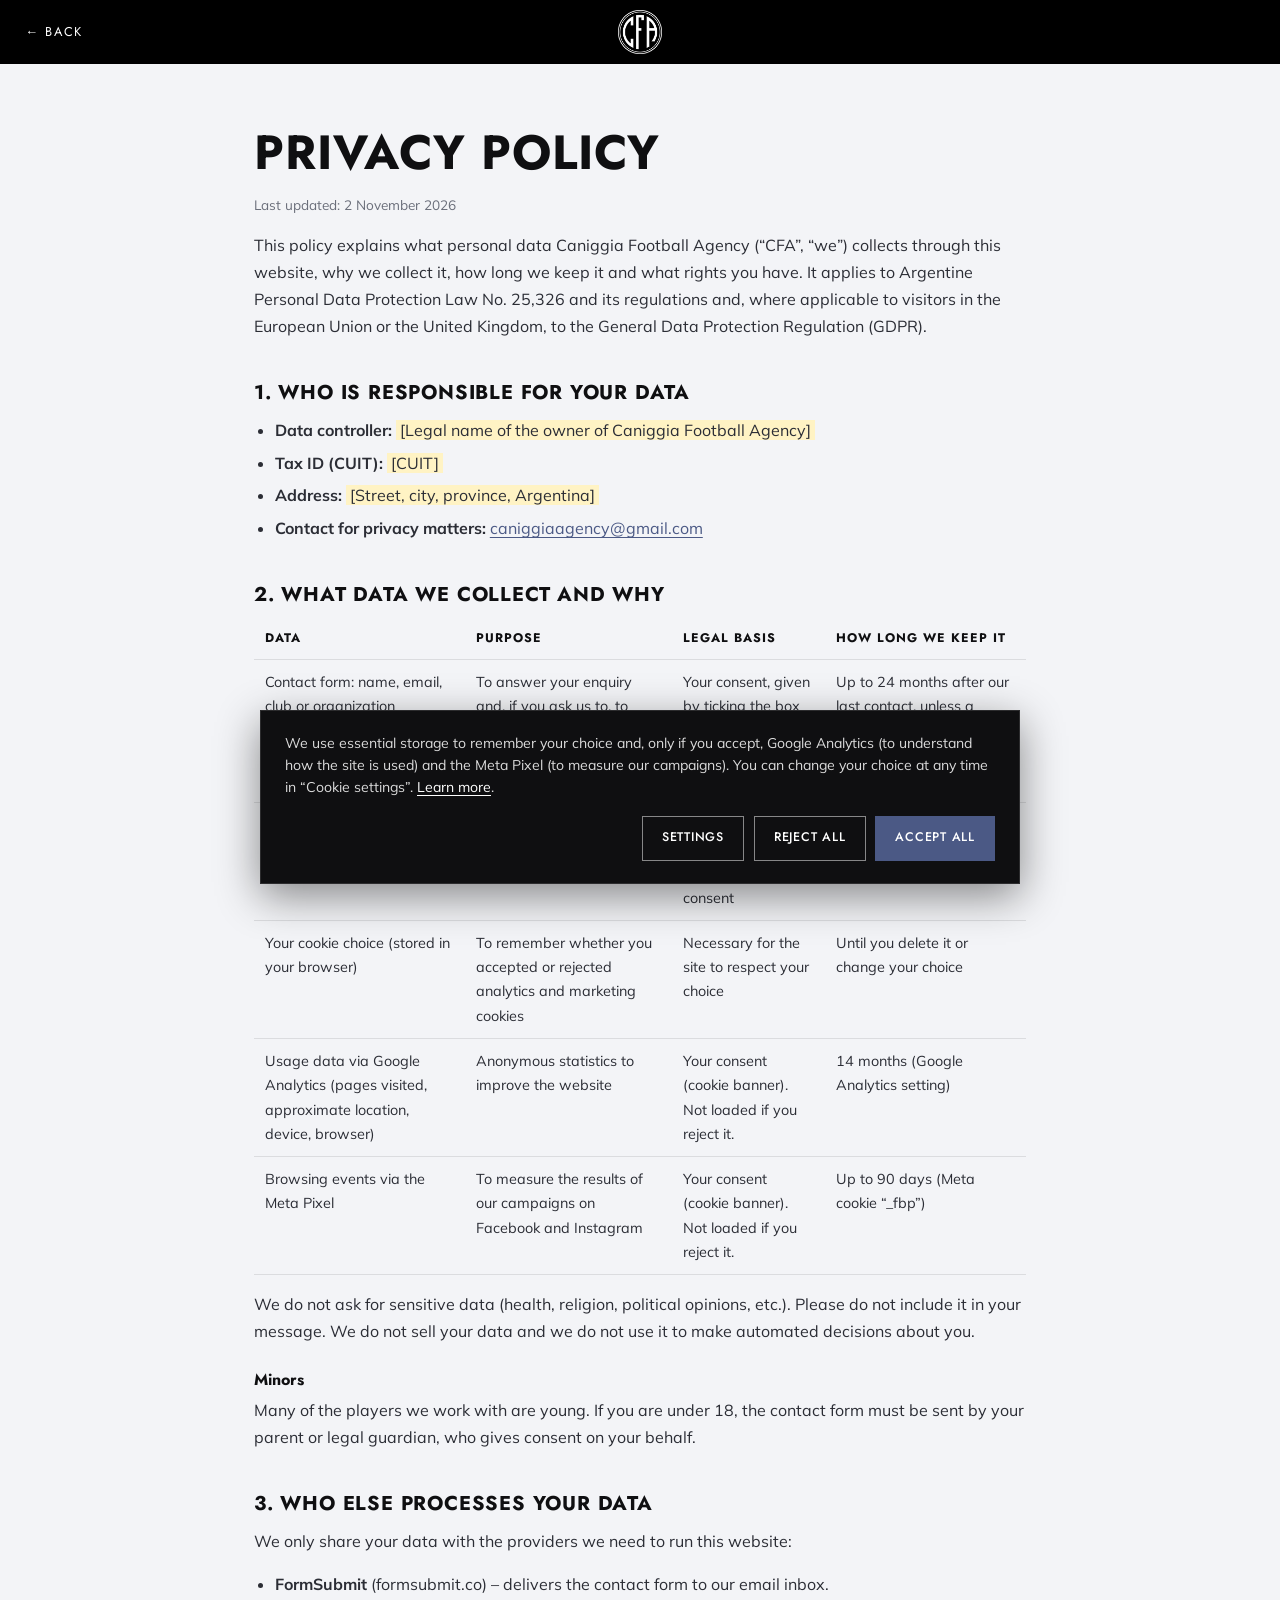
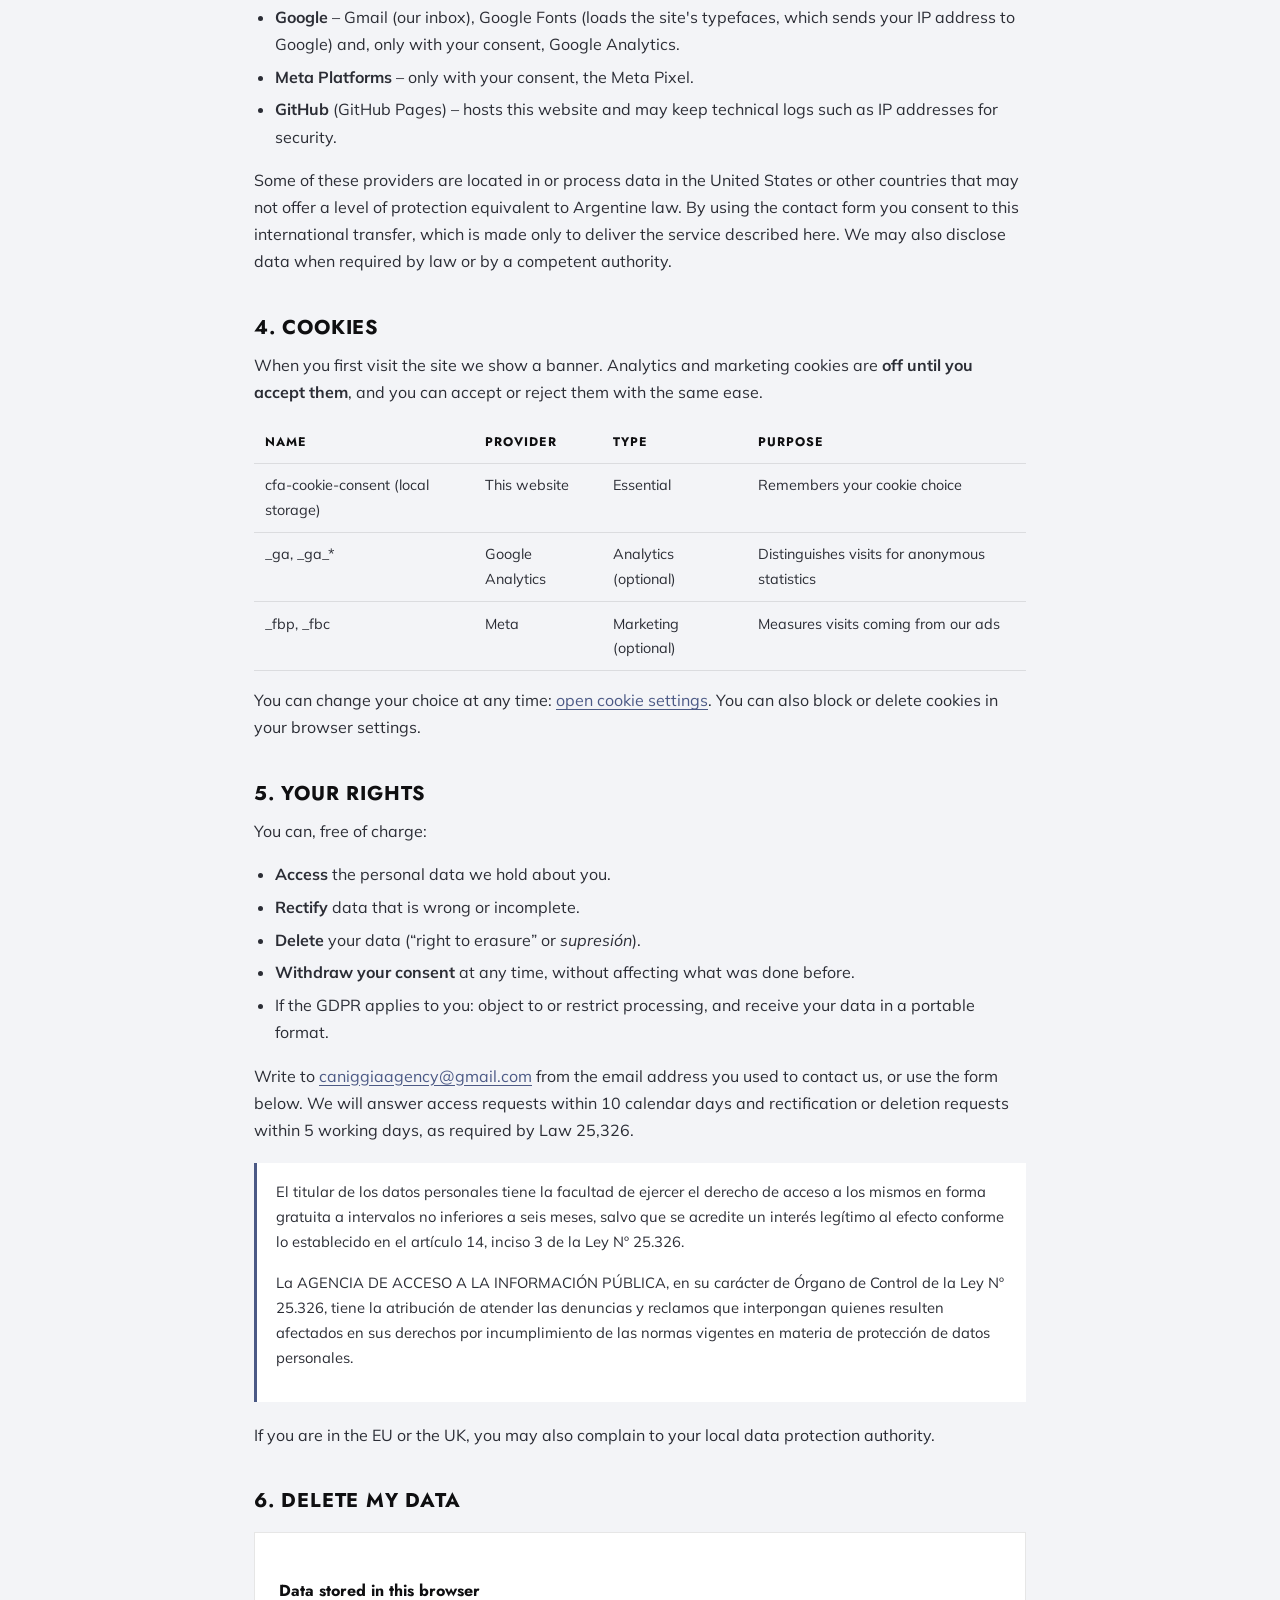
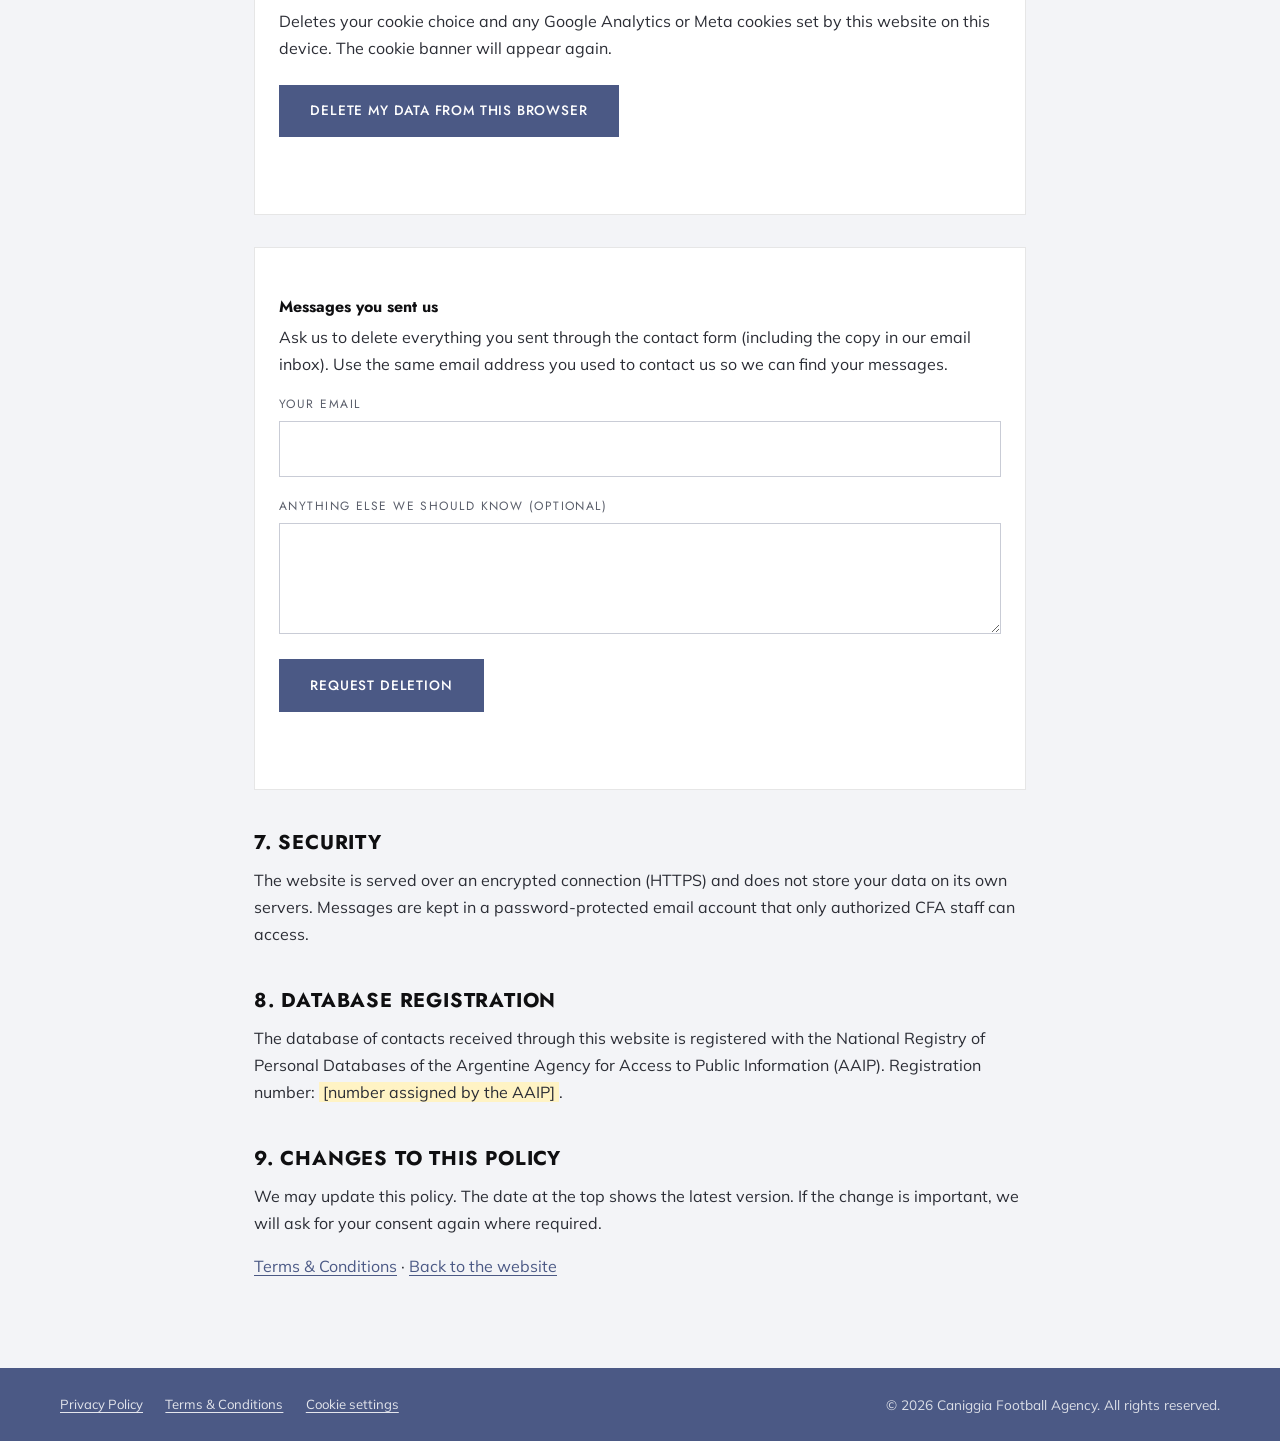
==== privacy.html @ 1b527bca "legales" ====
<!DOCTYPE html>
<html lang="en">
<head>
  <meta charset="UTF-8">
  <meta name="viewport" content="width=device-width, initial-scale=1.0">
  <title>Privacy Policy – Caniggia Football Agency</title>
  <meta name="description" content="How Caniggia Football Agency collects, uses and protects your personal data, and how to exercise your rights.">
  <meta name="theme-color" content="#000000">
  <meta name="robots" content="index, follow">

  <link rel="preconnect" href="https://fonts.googleapis.com">
  <link rel="preconnect" href="https://fonts.gstatic.com" crossorigin>
  <link href="https://fonts.googleapis.com/css2?family=Jost:wght@300;400;500;600;700&family=Mulish:ital,wght@0,400;0,700;1,400&display=swap" rel="stylesheet">
  <link rel="stylesheet" href="css/styles.css">
</head>
<body class="legal-page">

  <!--
    POLÍTICA DE PRIVACIDAD
    Antes de publicar, completar lo resaltado en amarillo (clase "legal__todo"):
    nombre legal / razón social, CUIT y domicilio del responsable.
    Es un modelo: conviene que lo revise un abogado.
  -->

  <header class="legal-header">
    <a href="index.html" class="legal-header__back">← Back</a>
    <a href="index.html" aria-label="Caniggia Football Agency – Home">
      <img src="assests/img/logo.png" alt="Caniggia Football Agency" class="brand__logo">
    </a>
  </header>

  <main class="legal">
    <h1>Privacy Policy</h1>
    <p class="legal__updated">Last updated: 2 November 2026</p>

    <p>
      This policy explains what personal data Caniggia Football Agency (“CFA”, “we”) collects through
      this website, why we collect it, how long we keep it and what rights you have. It applies to
      Argentine Personal Data Protection Law No. 25,326 and its regulations and, where applicable to
      visitors in the European Union or the United Kingdom, to the General Data Protection Regulation (GDPR).
    </p>

    <h2 id="controller">1. Who is responsible for your data</h2>
    <ul>
      <li><strong>Data controller:</strong> <span class="legal__todo">[Legal name of the owner of Caniggia Football Agency]</span></li>
      <li><strong>Tax ID (CUIT):</strong> <span class="legal__todo">[CUIT]</span></li>
      <li><strong>Address:</strong> <span class="legal__todo">[Street, city, province, Argentina]</span></li>
      <li><strong>Contact for privacy matters:</strong> <a href="mailto:caniggiaagency@gmail.com">caniggiaagency@gmail.com</a></li>
    </ul>

    <h2 id="data">2. What data we collect and why</h2>
    <div class="legal__table-wrap">
      <table>
        <thead>
          <tr><th>Data</th><th>Purpose</th><th>Legal basis</th><th>How long we keep it</th></tr>
        </thead>
        <tbody>
          <tr>
            <td>Contact form: name, email, club or organization (optional), profile (e.g. player, club, press) and your message</td>
            <td>To answer your enquiry and, if you ask us to, to evaluate representation or a business relationship</td>
            <td>Your consent, given by ticking the box before sending</td>
            <td>Up to 24 months after our last contact, unless a contract requires us to keep it longer. You can ask us to delete it earlier.</td>
          </tr>
          <tr>
            <td>Date and time you accepted this policy</td>
            <td>To prove that you gave your consent</td>
            <td>Our legal obligation to be able to demonstrate consent</td>
            <td>As long as we keep the message it relates to</td>
          </tr>
          <tr>
            <td>Your cookie choice (stored in your browser)</td>
            <td>To remember whether you accepted or rejected analytics and marketing cookies</td>
            <td>Necessary for the site to respect your choice</td>
            <td>Until you delete it or change your choice</td>
          </tr>
          <tr>
            <td>Usage data via Google Analytics (pages visited, approximate location, device, browser)</td>
            <td>Anonymous statistics to improve the website</td>
            <td>Your consent (cookie banner). Not loaded if you reject it.</td>
            <td>14 months (Google Analytics setting)</td>
          </tr>
          <tr>
            <td>Browsing events via the Meta Pixel</td>
            <td>To measure the results of our campaigns on Facebook and Instagram</td>
            <td>Your consent (cookie banner). Not loaded if you reject it.</td>
            <td>Up to 90 days (Meta cookie “_fbp”)</td>
          </tr>
        </tbody>
      </table>
    </div>
    <p>
      We do not ask for sensitive data (health, religion, political opinions, etc.). Please do not include
      it in your message. We do not sell your data and we do not use it to make automated decisions about you.
    </p>

    <h3>Minors</h3>
    <p>
      Many of the players we work with are young. If you are under 18, the contact form must be sent by your
      parent or legal guardian, who gives consent on your behalf.
    </p>

    <h2 id="providers">3. Who else processes your data</h2>
    <p>We only share your data with the providers we need to run this website:</p>
    <ul>
      <li><strong>FormSubmit</strong> (formsubmit.co) – delivers the contact form to our email inbox.</li>
      <li><strong>Google</strong> – Gmail (our inbox), Google Fonts (loads the site's typefaces, which sends your IP address to Google) and, only with your consent, Google Analytics.</li>
      <li><strong>Meta Platforms</strong> – only with your consent, the Meta Pixel.</li>
      <li><strong>GitHub</strong> (GitHub Pages) – hosts this website and may keep technical logs such as IP addresses for security.</li>
    </ul>
    <p>
      Some of these providers are located in or process data in the United States or other countries that may
      not offer a level of protection equivalent to Argentine law. By using the contact form you consent to
      this international transfer, which is made only to deliver the service described here. We may also disclose
      data when required by law or by a competent authority.
    </p>

    <h2 id="cookies">4. Cookies</h2>
    <p>
      When you first visit the site we show a banner. Analytics and marketing cookies are <strong>off until you
      accept them</strong>, and you can accept or reject them with the same ease.
    </p>
    <div class="legal__table-wrap">
      <table>
        <thead>
          <tr><th>Name</th><th>Provider</th><th>Type</th><th>Purpose</th></tr>
        </thead>
        <tbody>
          <tr><td>cfa-cookie-consent (local storage)</td><td>This website</td><td>Essential</td><td>Remembers your cookie choice</td></tr>
          <tr><td>_ga, _ga_*</td><td>Google Analytics</td><td>Analytics (optional)</td><td>Distinguishes visits for anonymous statistics</td></tr>
          <tr><td>_fbp, _fbc</td><td>Meta</td><td>Marketing (optional)</td><td>Measures visits coming from our ads</td></tr>
        </tbody>
      </table>
    </div>
    <p>
      You can change your choice at any time:
      <a href="#" data-cookie-settings>open cookie settings</a>. You can also block or delete cookies in your browser settings.
    </p>

    <h2 id="rights">5. Your rights</h2>
    <p>You can, free of charge:</p>
    <ul>
      <li><strong>Access</strong> the personal data we hold about you.</li>
      <li><strong>Rectify</strong> data that is wrong or incomplete.</li>
      <li><strong>Delete</strong> your data (“right to erasure” or <em>supresión</em>).</li>
      <li><strong>Withdraw your consent</strong> at any time, without affecting what was done before.</li>
      <li>If the GDPR applies to you: object to or restrict processing, and receive your data in a portable format.</li>
    </ul>
    <p>
      Write to <a href="mailto:caniggiaagency@gmail.com">caniggiaagency@gmail.com</a> from the email address you
      used to contact us, or use the form below. We will answer access requests within 10 calendar days and
      rectification or deletion requests within 5 working days, as required by Law 25,326.
    </p>

    <div class="legal__notice" lang="es">
      <p>
        El titular de los datos personales tiene la facultad de ejercer el derecho de acceso a los mismos en
        forma gratuita a intervalos no inferiores a seis meses, salvo que se acredite un interés legítimo al
        efecto conforme lo establecido en el artículo 14, inciso 3 de la Ley Nº 25.326.
      </p>
      <p>
        La AGENCIA DE ACCESO A LA INFORMACIÓN PÚBLICA, en su carácter de Órgano de Control de la Ley Nº 25.326,
        tiene la atribución de atender las denuncias y reclamos que interpongan quienes resulten afectados en sus
        derechos por incumplimiento de las normas vigentes en materia de protección de datos personales.
      </p>
    </div>
    <p>
      If you are in the EU or the UK, you may also complain to your local data protection authority.
    </p>

    <h2 id="delete-data">6. Delete my data</h2>
    <div class="legal-box">
      <h3>Data stored in this browser</h3>
      <p>
        Deletes your cookie choice and any Google Analytics or Meta cookies set by this website on this device.
        The cookie banner will appear again.
      </p>
      <button type="button" class="btn btn--primary" data-delete-local>Delete my data from this browser</button>
      <p class="form__status" id="deleteLocalStatus" role="status" aria-live="polite"></p>
    </div>

    <div class="legal-box">
      <h3>Messages you sent us</h3>
      <p>
        Ask us to delete everything you sent through the contact form (including the copy in our email inbox).
        Use the same email address you used to contact us so we can find your messages.
      </p>
      <form id="deleteRequestForm" novalidate>
        <div class="field">
          <label for="deleteEmail">Your email</label>
          <input type="email" id="deleteEmail" name="email" required autocomplete="email">
        </div>
        <div class="field">
          <label for="deleteDetails">Anything else we should know (optional)</label>
          <textarea id="deleteDetails" name="details" rows="3"></textarea>
        </div>
        <input type="text" name="_honey" tabindex="-1" autocomplete="off" aria-hidden="true" style="position:absolute; left:-9999px; width:1px; height:1px; opacity:0">
        <button type="submit" class="btn btn--primary">Request deletion</button>
        <p class="form__status" id="deleteRequestStatus" role="status" aria-live="polite"></p>
      </form>
    </div>

    <h2 id="security">7. Security</h2>
    <p>
      The website is served over an encrypted connection (HTTPS) and does not store your data on its own servers.
      Messages are kept in a password-protected email account that only authorized CFA staff can access.
    </p>

    <h2 id="registry">8. Database registration</h2>
    <p>
      The database of contacts received through this website is registered with the National Registry of Personal
      Databases of the Argentine Agency for Access to Public Information (AAIP).
      Registration number: <span class="legal__todo">[number assigned by the AAIP]</span>.
    </p>

    <h2 id="changes">9. Changes to this policy</h2>
    <p>
      We may update this policy. The date at the top shows the latest version. If the change is important,
      we will ask for your consent again where required.
    </p>

    <p><a href="terms.html">Terms &amp; Conditions</a> · <a href="index.html">Back to the website</a></p>
  </main>

  <footer class="legal-footer">
    <div class="container">
      <nav class="footer__legal" aria-label="Legal">
        <a href="privacy.html">Privacy Policy</a>
        <a href="terms.html">Terms &amp; Conditions</a>
        <a href="#" data-cookie-settings>Cookie settings</a>
      </nav>
      <p class="footer__copy">&copy; 2026 Caniggia Football Agency. All rights reserved.</p>
    </div>
  </footer>

  <script src="js/consent.js"></script>
</body>
</html>
---- css/styles.css ----
/* =========================================================
   Caniggia Football Agency – Estilos
   Identidad: negro #0F0F11 · blanco #FFFFFF · azul CFA #4B5985
   Tipografías: Futura (títulos y menú) · Nexa (textos de lectura)
   ========================================================= */

/* ---------- Fuentes de marca ----------
   Futura y Nexa son tipografías con licencia. Si la agencia tiene los
   archivos, colocarlos en assests/fonts/ con estos nombres y se usarán
   automáticamente. Si no están, se usan Jost (≈ Futura) y Mulish (≈ Nexa). */
@font-face {
  font-family: "Futura CFA";
  src: url("../assests/fonts/Futura-Book.woff2") format("woff2");
  font-weight: 300;
  font-display: swap;
}
@font-face {
  font-family: "Futura CFA";
  src: url("../assests/fonts/Futura-Medium.woff2") format("woff2");
  font-weight: 500;
  font-display: swap;
}
@font-face {
  font-family: "Futura CFA";
  src: url("../assests/fonts/Futura-Demibold.woff2") format("woff2");
  font-weight: 600;
  font-display: swap;
}
@font-face {
  font-family: "Futura CFA";
  src: url("../assests/fonts/Futura-Bold.woff2") format("woff2");
  font-weight: 700;
  font-display: swap;
}
@font-face {
  font-family: "Nexa CFA";
  src: url("../assests/fonts/Nexa-Regular.woff2") format("woff2");
  font-weight: 400;
  font-display: swap;
}
@font-face {
  font-family: "Nexa CFA";
  src: url("../assests/fonts/Nexa-Bold.woff2") format("woff2");
  font-weight: 700;
  font-display: swap;
}

/* ---------- Variables ---------- */
:root {
  --black: #0F0F11;
  --black-pure: #000000;
  --black-2: #17171B;
  --white: #FFFFFF;
  --blue: #4B5985;
  --blue-light: #6E7DAD;
  --blue-dark: #39446A;
  --celeste: #75AADB; /* celeste de la camiseta argentina */
  --gray: #A4A8B5;
  --gray-light: #F3F4F7;
  --line-dark: rgba(255, 255, 255, 0.12);
  --line-light: rgba(15, 15, 17, 0.1);

  --font-title: "Futura CFA", "Futura PT", "Futura", "Jost", "Century Gothic", sans-serif;
  --font-text: "Nexa CFA", "Nexa", "Mulish", "Segoe UI", sans-serif;

  --container: 1240px;
  --header-h: 64px;
  --radius: 0;
  --ease: cubic-bezier(0.22, 0.61, 0.36, 1);
}

/* ---------- Reset / base ---------- */
*,
*::before,
*::after {
  box-sizing: border-box;
  margin: 0;
  padding: 0;
}

html {
  scroll-behavior: smooth;
  scroll-padding-top: var(--header-h);
}

body {
  font-family: var(--font-text);
  font-size: 1rem;
  line-height: 1.6;
  color: var(--white);
  background: var(--black-pure);
  -webkit-font-smoothing: antialiased;
  overflow-x: hidden;
}

img {
  display: block;
  max-width: 100%;
}

a {
  color: inherit;
  text-decoration: none;
}

ul,
ol {
  list-style: none;
}

button,
input,
select,
textarea {
  font: inherit;
  color: inherit;
}

h1, h2, h3 {
  font-family: var(--font-title);
  line-height: 1.1;
}

.container {
  width: 100%;
  max-width: var(--container);
  margin: 0 auto;
  padding: 0 40px;
}

/* =========================================================
   ESTILOS DE TEXTO (según maqueta)
   Título: Futura Bold, mayúsculas, centrado en secciones
   Bajada: Nexa Regular, 2 líneas
   Botón: azul CFA, texto blanco en mayúsculas
   ========================================================= */
.title {
  font-family: var(--font-title);
  font-weight: 700;
  font-size: clamp(2.2rem, 4.6vw, 4rem);
  letter-spacing: 0.02em;
  text-transform: uppercase;
  color: var(--white);
}

.title--dark {
  color: var(--black);
}

.subtitle {
  font-family: var(--font-text);
  font-size: clamp(1rem, 1.3vw, 1.15rem);
  line-height: 1.55;
  color: rgba(255, 255, 255, 0.92);
  margin-top: 1.4rem;
}

.subtitle--dark {
  color: #4A4D58;
}

.eyebrow {
  font-family: var(--font-title);
  font-weight: 500;
  font-size: 0.8rem;
  letter-spacing: 0.3em;
  text-transform: uppercase;
  color: var(--blue-light);
  margin-bottom: 1rem;
}

.btn {
  display: inline-block;
  font-family: var(--font-title);
  font-weight: 500;
  font-size: 0.85rem;
  letter-spacing: 0.06em;
  text-transform: uppercase;
  padding: 0.85rem 1.9rem;
  border: 1px solid transparent;
  border-radius: var(--radius);
  cursor: pointer;
  transition: background 0.3s var(--ease), color 0.3s var(--ease), transform 0.3s var(--ease);
}

.btn:hover {
  transform: translateY(-2px);
}

.btn--primary {
  background: var(--blue);
  color: var(--white);
}

.btn--primary:hover {
  background: var(--blue-light);
}

.btn--block {
  width: 100%;
}

.br-desktop {
  display: inline;
}

/* ---------- Header ---------- */
.header {
  position: fixed;
  inset: 0 0 auto 0;
  height: var(--header-h);
  background: var(--black-pure);
  border-bottom: 1px solid rgba(255, 255, 255, 0.1); /* separa la barra de las secciones negras */
  z-index: 100;
  transition: box-shadow 0.3s var(--ease);
}

.header.is-scrolled {
  box-shadow: 0 6px 24px rgba(0, 0, 0, 0.35);
}

.header__inner {
  position: relative;
  height: 100%;
  display: flex;
  align-items: center;
  justify-content: flex-end;
}

/* Isotipo centrado */
.brand {
  position: absolute;
  left: 50%;
  top: 50%;
  transform: translate(-50%, -50%);
}

.brand {
  display: block;
  line-height: 0;
  transition: transform 0.3s var(--ease);
}

.brand:hover {
  transform: translate(-50%, -50%) scale(1.06);
}

.brand__logo {
  height: 46px;
  width: 46px;
  object-fit: contain;
}

.footer__logo {
  height: 40px;
  width: 40px;
  object-fit: contain;
}

.brand__mark {
  width: 40px;
  height: 40px;
  border-radius: 50%;
  background: var(--white);
  color: var(--blue);
  display: grid;
  place-items: center;
  font-family: var(--font-title);
  font-weight: 700;
  font-size: 0.7rem;
  letter-spacing: 0.04em;
}

.nav__list {
  display: flex;
  align-items: center;
  gap: 2rem;
}

.nav__link {
  position: relative;
  font-family: var(--font-title);
  font-weight: 500;
  font-size: 0.85rem;
  letter-spacing: 0.04em;
  text-transform: uppercase;
  padding: 0.3rem 0;
}

.nav__link::after {
  content: "";
  position: absolute;
  left: 0;
  bottom: 0;
  width: 100%;
  height: 1px;
  background: var(--white);
  transform: scaleX(0);
  transform-origin: left;
  transition: transform 0.3s var(--ease);
}

.nav__link:hover::after,
.nav__link.is-active::after {
  transform: scaleX(1);
}

.nav-toggle {
  display: none;
  width: 44px;
  height: 44px;
  background: none;
  border: 0;
  cursor: pointer;
  flex-direction: column;
  justify-content: center;
  gap: 6px;
  padding: 10px;
  z-index: 110;
}

.nav-toggle span {
  display: block;
  height: 2px;
  background: var(--white);
  transition: transform 0.3s var(--ease), opacity 0.3s;
}

.nav-toggle.is-open span:nth-child(1) { transform: translateY(8px) rotate(45deg); }
.nav-toggle.is-open span:nth-child(2) { opacity: 0; }
.nav-toggle.is-open span:nth-child(3) { transform: translateY(-8px) rotate(-45deg); }

/* ---------- Menú hamburguesa izquierdo + panel de secciones ---------- */
.side-toggle {
  position: absolute;
  left: clamp(12px, 1.6vw, 28px);
  top: 50%;
  transform: translateY(-50%);
  z-index: 110;
  width: 44px;
  height: 44px;
  padding: 12px 10px;
  display: flex;
  flex-direction: column;
  justify-content: space-between;
  background: none;
  border: 0;
  cursor: pointer;
}

.side-toggle span {
  display: block;
  height: 2px;
  background: var(--white);
  transition: transform 0.35s var(--ease), opacity 0.25s;
}

.side-toggle.is-open span:nth-child(1) { transform: translateY(8px) rotate(45deg); }
.side-toggle.is-open span:nth-child(2) { opacity: 0; }
.side-toggle.is-open span:nth-child(3) { transform: translateY(-8px) rotate(-45deg); }

/* Lista de secciones: baja debajo del botón, sin panel de fondo.
   mix-blend-mode invierte el color: blanco sobre fondos oscuros, negro sobre claros. */
.side-menu {
  position: fixed;
  top: calc(var(--header-h) + clamp(0.8rem, 2.5vh, 1.6rem));
  left: clamp(12px, 1.6vw, 28px);
  z-index: 99;
  padding-left: 10px; /* alineado con las rayitas del botón */
  mix-blend-mode: difference;
  visibility: hidden;
  transition: visibility 0s linear 0.5s; /* se oculta cuando terminan de irse los nombres */
}

.side-menu.is-open {
  visibility: visible;
  transition-delay: 0s;
}

.side-menu ul {
  list-style: none;
  margin: 0;
  padding: 0;
}

/* los nombres bajan uno detrás de otro */
.side-menu li {
  opacity: 0;
  transform: translateY(-14px);
  transition: opacity 0.3s var(--ease), transform 0.4s var(--ease);
  transition-delay: calc((3 - var(--n)) * 0.04s); /* al cerrar, suben en orden inverso */
}

.side-menu.is-open li {
  opacity: 1;
  transform: none;
  transition-delay: calc(var(--n) * 0.06s);
}

.side-menu a {
  display: inline-block;
  padding: 0.12rem 0;
  font-family: var(--font-title);
  font-size: clamp(0.7rem, 0.78vw, 0.8rem);
  font-weight: 400;
  line-height: 1.3;
  letter-spacing: 0.14em;
  text-transform: uppercase;
  color: var(--white);
  transition: opacity 0.25s;
}

.side-menu a:hover {
  opacity: 0.7;
}

/* solo la sección en la que se está va en bold */
.side-menu a.is-current {
  font-weight: 700;
}

/* ---------- Hero ---------- */
.hero {
  position: relative;
  min-height: 100vh;
  min-height: 100svh;
  padding-top: var(--header-h);
  background: var(--black-pure);
  display: flex;
  align-items: flex-end;
  overflow: hidden;
}

/* Foto a ancho completo: la imagen ya trae el espacio negro a la izquierda para el título */
.hero__media {
  position: absolute;
  top: var(--header-h);
  right: 0;
  bottom: 0;
  left: 0;
  /* La foto se define en hero.json (main.js la pasa en --hero-img). Esta es la de respaldo. */
  background: var(--hero-img, url("../assests/img/hero este.jpg")) right center / cover no-repeat, var(--black-pure);
  animation: heroIn 1.4s var(--ease) both;
}

@keyframes heroIn {
  from { opacity: 0; transform: scale(1.06); }
  to { opacity: 1; transform: scale(1); }
}

.hero__content {
  position: relative;
  z-index: 1;
  padding-bottom: clamp(3rem, 9vh, 6rem);
}

.hero__title {
  display: flex;
  flex-direction: column;
  font-family: var(--font-title);
  font-size: clamp(2.4rem, 5vw, 4.4rem);
  line-height: 1.12;
  text-transform: uppercase;
  margin-bottom: 1.8rem;
}

.hero__title span {
  font-weight: 300;
  animation: fadeUp 0.9s var(--ease) both;
}

.hero__title span:nth-child(2) {
  animation-delay: 0.1s;
}

.hero__title span:nth-child(3) {
  animation-delay: 0.2s;
}

/* Última palabra destacada */
.hero__title strong {
  font-weight: 700;
  animation: fadeUp 0.9s 0.3s var(--ease) both;
}

/* Líneas marcadas como "grande" en hero.json (por defecto TALENT y SPEED) */
.hero__title .hero__big {
  font-size: 1.6em;
  line-height: 1;
}

/* Pantallas bajas (celular acostado): título más chico para que no toque la barra */
@media (max-height: 560px) {
  .hero__title {
    font-size: clamp(1.6rem, 7vh, 2.4rem);
    margin-bottom: 1.2rem;
  }
}

.hero__actions {
  display: flex;
  flex-wrap: wrap;
  gap: 1rem;
}

.hero .btn {
  animation: fadeUp 0.9s 0.4s var(--ease) both;
}

.hero .btn--ghost {
  animation-delay: 0.5s;
}

/* Botón secundario: transparente con borde blanco */
.btn--ghost {
  border-color: rgba(255, 255, 255, 0.85);
  color: var(--white);
}

.btn--ghost:hover {
  background: var(--white);
  color: var(--black);
}

@keyframes fadeUp {
  from { opacity: 0; transform: translateY(30px); }
  to { opacity: 1; transform: translateY(0); }
}

/* ---------- Quiénes somos (versión corta) ---------- */
.who {
  position: relative;
  overflow: hidden;
  background: var(--black-pure);
  padding: clamp(4.5rem, 10vw, 8rem) 0;
}

/* Fondo: pizarra táctica dibujada en tiza, a la derecha y suave para no competir con el texto */
.who::before {
  content: "";
  position: absolute;
  inset: 0;
  background: url("../assests/img/pizarra-tactica.svg") right center / auto 100% no-repeat;
  opacity: 0.4;
  pointer-events: none;
}

/* en celular el texto ocupa todo el ancho: pizarra más suave */
@media (max-width: 640px) {
  .who::before {
    opacity: 0.25;
  }
}

/* mismo margen izquierdo que "Founder" y CANIGGIA */
.who__inner {
  position: relative;
  z-index: 1;
  padding: 0 6vw;
}

/* Título gigante, a la izquierda, en dos líneas (ref. "THE LEADING / FOOTBALL AGENCY") */
.who__title {
  font-family: var(--font-title);
  font-weight: 700;
  font-size: clamp(2.1rem, 7vw, 8.5rem);
  line-height: 1;
  letter-spacing: -0.01em;
  text-transform: uppercase;
  color: var(--white);
}

.who__title span {
  display: block;
}

.who__text {
  max-width: 62ch;
  margin-top: clamp(1.8rem, 4vw, 3rem);
}

.who__text p {
  font-size: clamp(1rem, 1.3vw, 1.15rem);
  line-height: 1.7;
  color: rgba(255, 255, 255, 0.82);
}

.who__text p + p {
  margin-top: 1.2rem;
}

/* ---------- About · How we work ---------- */
.about {
  background: var(--blue);
  padding-top: clamp(4rem, 9vw, 6.5rem);
  padding-bottom: clamp(2rem, 4vw, 3.5rem); /* borde azul debajo de las tarjetas */
}

.about__head {
  text-align: center;
  max-width: 760px;
  margin: 0 auto clamp(3rem, 6vw, 4.5rem);
}

.cards {
  display: grid;
  grid-template-columns: repeat(4, 1fr);
  gap: 6px;
  padding: 0 6px;
}

.card {
  position: relative;
  aspect-ratio: 4 / 5; /* igual que las imágenes (1080 × 1350) */
  display: flex;
  flex-direction: column;
  justify-content: flex-end;
  overflow: hidden;
  background-color: var(--blue-dark);
}

/* Imagen de la tarjeta (ya viene editada: sin filtros ni capas encima) */
.card::before {
  content: "";
  position: absolute;
  inset: 0;
  background-image: var(--card-img);
  background-size: cover;
  background-position: center;
}

.card--1 { --card-img: url("../assests/img/assessment.jpg"); }
.card--2 { --card-img: url("../assests/img/career_plan.jpg"); }
.card--3 { --card-img: url("../assests/img/execution.jpg"); }
.card--4 { --card-img: url("../assests/img/follow-up.jpg"); }

/* Degradé negro debajo del texto para que se lea (la imagen no se modifica) */
.card::after {
  content: "";
  position: absolute;
  left: 0;
  right: 0;
  bottom: 0;
  height: 60%;
  background: linear-gradient(0deg, rgba(0, 0, 0, 0.92) 0%, rgba(0, 0, 0, 0.6) 45%, rgba(0, 0, 0, 0) 100%);
  pointer-events: none;
}

/* Número chico, justo encima del título */
.card__num {
  display: block;
  margin-bottom: 0.4rem;
  color: var(--white);
  font-family: var(--font-title);
  font-weight: 700;
  font-size: clamp(1.1rem, 1.5vw, 1.4rem);
  line-height: 1;
}

.card__body {
  position: relative;
  z-index: 1;
  padding: 1.6rem 1.4rem 1.8rem;
}

.card__title {
  font-weight: 700;
  font-size: clamp(1.2rem, 1.8vw, 1.6rem);
  text-transform: uppercase;
  margin-bottom: 0.7rem;
}

.card__text {
  font-size: 0.92rem;
  line-height: 1.45;
  color: rgba(255, 255, 255, 0.88);
  max-width: 30ch;
  min-height: calc(3 * 1.45em); /* títulos alineados aunque la bajada sea más corta */
}

/* ---------- Claudio Caniggia · scroll horizontal ---------- */
.journey {
  /* espacio que se reserva abajo para la palabra CANIGGIA (alto visible de la palabra + aire) */
  --word-space: calc(5.8vw + 2.5rem);
  position: relative;
  background: var(--black-pure);
}

.journey__sticky {
  position: relative;
  overflow: hidden;
}

/* Video de fondo: queda fijo detrás mientras el contenido se desplaza */
.journey__bg {
  position: absolute;
  inset: 0;
  z-index: 0;
  pointer-events: none;
}

.journey__video {
  width: 100%;
  height: 100%;
  object-fit: cover;
  display: block;
}

/* Capa oscura para que el texto blanco se lea sobre el video */
.journey__bg::after {
  content: "";
  position: absolute;
  inset: 0;
  background: rgba(0, 0, 0, 0.6);
}

.journey__track {
  position: relative;
  z-index: 1;
  display: flex;
  align-items: stretch;
  will-change: transform;
}

.journey__panel {
  flex-shrink: 0;
  display: flex;
  align-items: center;
}

.journey__intro {
  width: 100vw;
  gap: clamp(2rem, 4vw, 3.5rem);
  padding: clamp(2.5rem, 7vh, 6rem) 6vw var(--word-space);
}

.founder {
  flex: 0 0 auto;
}

.founder .eyebrow {
  color: var(--white);
  letter-spacing: 0.25em;
}

.founder__photos {
  position: relative;
  width: clamp(240px, min(34vw, 55vh), 480px); /* se achica en pantallas bajas */
  aspect-ratio: 5 / 4;
  background: linear-gradient(160deg, #26262c, var(--blue-dark));
  overflow: hidden;
}

.founder__photos::before {
  content: "CC";
  position: absolute;
  inset: 0;
  display: grid;
  place-items: center;
  font-family: var(--font-title);
  font-weight: 700;
  font-size: 4rem;
  color: rgba(255, 255, 255, 0.12);
}

.founder__photo {
  position: absolute;
  inset: 0;
  background-size: cover;
  background-position: center;
  opacity: 0;
  transition: opacity 1.2s var(--ease);
}

.founder__photo.is-active {
  opacity: 1;
}

.founder__photo--1 { background-image: url("../assests/img/caniggia-1.jpg"); }
.founder__photo--2 { background-image: url("../assests/img/caniggia-2.jpg"); }
.founder__photo--3 { background-image: url("../assests/img/caniggia-3.jpg"); }

.founder__text {
  margin-top: 2.2rem;
}

.founder__name {
  font-family: var(--font-title);
  font-size: clamp(1.15rem, 1.5vw, 1.5rem);
  font-weight: 700;
  line-height: 1.1;
  text-transform: none;
  color: var(--white);
  margin: 0 0 0.8rem;
}

.founder__bio {
  max-width: 34ch;
  font-size: clamp(0.95rem, 1.1vw, 1.05rem);
  line-height: 1.6;
  color: rgba(255, 255, 255, 0.9);
}

/* Línea de tiempo */
.journey__timeline {
  position: relative;
  padding: 0 8vw var(--word-space) 2vw;
  gap: 5rem;
}

.timeline {
  --crest: 64px;          /* tamaño del escudo */
  --crest-space: 88px;    /* espacio arriba de la línea para el escudo */
  position: relative;
  display: flex;
  gap: 0;
  padding-top: var(--crest-space);
}

.timeline::before {
  content: "";
  position: absolute;
  left: 0;
  right: 0;
  top: var(--crest-space);
  height: 2px;
  background: var(--white);
}

.timeline__item {
  position: relative;
  width: 240px;
  flex-shrink: 0;
  padding: 1.6rem 1.8rem 0 0;
}

.timeline__item::before {
  content: "";
  position: absolute;
  left: 0;
  top: -6px;
  width: 2px;
  height: 14px;
  background: var(--white);
}

/* Escudo: arriba de la línea, alineado a la izquierda con el año */
.timeline__crest {
  position: absolute;
  left: calc(1px - var(--crest) / 2); /* centrado sobre la marca de la línea (2px de ancho) */
  top: calc(-1 * var(--crest-space) + 4px);
  width: var(--crest);
  height: var(--crest);
  display: grid;
  place-items: center;
  border: 1px dashed rgba(255, 255, 255, 0.25); /* marcador mientras falta el escudo */
  border-radius: 50%;
}

.timeline__crest:has(img:not([hidden])) {
  border: 0;
  border-radius: 0;
}

.timeline__crest img,
.national__crest img {
  width: 100%;
  height: 100%;
  object-fit: contain;
  color: transparent; /* no mostrar el texto alternativo si el escudo no carga */
  font-size: 0;
}

.timeline__title {
  font-family: var(--font-title);
  font-weight: 600;
  font-size: 0.78rem;
  letter-spacing: 0.22em;
  text-transform: uppercase;
  color: var(--blue-light);
  margin-bottom: 0.35rem;
}

.timeline__year {
  font-family: var(--font-title);
  font-weight: 700;
  font-size: 1.7rem;
  line-height: 1.05;
  margin-bottom: 0.6rem;
  white-space: nowrap;
}

.timeline__text {
  font-size: 0.92rem;
  line-height: 1.45;
  color: rgba(255, 255, 255, 0.78);
}

/* Cuadro aparte: Selección Argentina */
.national {
  flex-shrink: 0;
  align-self: center;
  width: 460px;
  padding: 1.6rem 1.8rem;
  background: rgba(15, 15, 17, 0.65);
  border: 1px solid rgba(255, 255, 255, 0.18);
  border-top: 3px solid var(--blue-light);
  backdrop-filter: blur(6px);
}

.national__head {
  display: flex;
  align-items: center;
  gap: 1rem;
  margin-bottom: 1rem;
}

.national__crest {
  width: 56px;
  height: 56px;
  flex-shrink: 0;
  display: grid;
  place-items: center;
  border: 1px dashed rgba(255, 255, 255, 0.25);
  border-radius: 50%;
}

.national__crest:has(img:not([hidden])) {
  border: 0;
  border-radius: 0;
}

.national .timeline__title {
  margin-bottom: 0.1rem;
}

.national__years {
  font-family: var(--font-title);
  font-weight: 700;
  font-size: 1.5rem;
  line-height: 1.1;
}

.national__text {
  font-size: 0.9rem;
  line-height: 1.5;
  color: rgba(255, 255, 255, 0.82);
  margin-bottom: 1.1rem;
}

.national__stats {
  display: flex;
  gap: 2.5rem;
  padding: 0.9rem 0;
  border-top: 1px solid var(--line-dark);
  border-bottom: 1px solid var(--line-dark);
  margin-bottom: 0.9rem;
}

.national__stats div {
  display: flex;
  flex-direction: column-reverse;
}

.national__stats dd {
  font-family: var(--font-title);
  font-weight: 700;
  font-size: 2.2rem;
  line-height: 1;
}

.national__stats dt,
.national__list dt {
  font-family: var(--font-title);
  font-size: 0.72rem;
  letter-spacing: 0.18em;
  text-transform: uppercase;
  color: var(--blue-light);
}

.national__list div + div {
  margin-top: 0.6rem;
}

.national__list dd {
  font-size: 0.86rem;
  line-height: 1.45;
  color: rgba(255, 255, 255, 0.82);
}

.journey__cta {
  flex-shrink: 0;
  align-self: center;
  margin-top: 2.5rem;
}

/* "CANIGGIA" gigante, fijo, alineado a la izquierda y cortado por el borde inferior */
.journey__word {
  position: absolute;
  z-index: 1;
  left: calc(6vw - 0.045em); /* compensa el espacio propio de la "C" para que la tinta empiece justo en 6vw */
  right: 6vw;
  bottom: 0;
  font-family: var(--font-title);
  font-weight: 500;
  font-size: 9.3vw;
  line-height: 0.74;
  letter-spacing: 0.03em;
  text-align: left;
  text-transform: uppercase;
  color: var(--white);
  pointer-events: none;
  white-space: nowrap;
  overflow: hidden;
  height: 0.62em;
}

/* Modo escritorio: la sección queda fija y el contenido se desplaza en horizontal */
.journey.is-horizontal .journey__sticky {
  position: sticky;
  top: var(--header-h);
  height: calc(100vh - var(--header-h));
}

.journey.is-horizontal .journey__track {
  height: 100%;
}

/* ---------- Perfil del fundador (banda azul horizontal) ---------- */
.profile-band {
  background: var(--blue);
  padding: clamp(3rem, 6vw, 4.5rem) 0;
}

.profile-band__inner {
  display: grid;
  grid-template-columns: minmax(0, 1fr) minmax(0, 2fr);
  align-items: center;
  gap: clamp(2rem, 4vw, 4rem);
  padding: 0 6vw; /* mismo margen que Founder / CANIGGIA */
}

.profile-band__title {
  margin-left: 0.023em; /* compensa el espacio propio de la "A": la tinta queda alineada con la "C" de CANIGGIA */
  font-weight: 700;
  font-size: clamp(1.8rem, 2.8vw, 2.8rem);
  line-height: 1.05;
  text-transform: uppercase;
}

/* 4 ítems en fila, cada uno con tilde en círculo arriba del texto */
.profile-band__list {
  display: grid;
  grid-template-columns: repeat(4, minmax(0, 1fr));
  gap: clamp(1.2rem, 2.5vw, 2rem);
}

.profile-band__list li {
  position: relative;
  padding-top: 2.6rem;
  border-top: 1px solid rgba(255, 255, 255, 0.35);
  padding-left: 0;
  font-size: clamp(0.92rem, 1.1vw, 1.02rem);
  line-height: 1.45;
  color: rgba(255, 255, 255, 0.92);
}

.profile-band__list li::before {
  content: "";
  position: absolute;
  left: 0;
  top: 0.8rem;
  width: 1.4rem;
  height: 1.4rem;
  border: 1.5px solid var(--white);
  border-radius: 50%;
}

.profile-band__list li::after {
  content: "";
  position: absolute;
  left: 0.5rem;
  top: 1.07rem;
  width: 0.34rem;
  height: 0.62rem;
  border-right: 2px solid var(--white);
  border-bottom: 2px solid var(--white);
  transform: rotate(45deg);
}

@media (max-width: 1340px) {
  .profile-band__inner {
    grid-template-columns: 1fr;
  }
}

@media (max-width: 640px) {
  .profile-band__list {
    grid-template-columns: 1fr 1fr;
  }
}

@media (max-width: 380px) {
  .profile-band__list {
    grid-template-columns: 1fr;
  }
}

/* ---------- Secciones genéricas ---------- */
.section {
  padding: clamp(4.5rem, 9vw, 7rem) 0;
}

.section--light {
  background: var(--white);
  color: var(--black);
}

.section--dark {
  background: var(--black);
  color: var(--white);
}

.section__head {
  text-align: center;
  max-width: 760px;
  margin: 0 auto 3.5rem;
}

/* =========================================================
   SERVICES · HOME — intro a la izquierda + rueda de servicios
   ========================================================= */
.svc-home {
  position: relative;
  display: flex;
  --h: clamp(460px, 82vh, 760px); /* alto de la sección (lo usa también la rueda) */
  --intro-title: clamp(2rem, 3.4vw, 3.2rem); /* tamaño de "WHAT WE DO" (lo usa también la línea de la cancha) */
  height: var(--h);
  /* franjas de césped cortado, muy sutiles */
  background:
    repeating-linear-gradient(90deg, rgba(255, 255, 255, 0.035) 0 clamp(90px, 9vw, 170px), transparent clamp(90px, 9vw, 170px) clamp(180px, 18vw, 340px)),
    var(--black-pure);
  overflow: hidden;
}

.svc-home__intro {
  position: relative;
  z-index: 2;
  flex: 0 0 clamp(320px, 34vw, 560px); /* ancho suficiente para "WHAT WE DO" en una línea */
  /* 3 filas: "SERVICES" arriba, el título justo en el centro (mismo eje que la rueda) y el texto abajo */
  display: grid;
  grid-template-rows: 1fr auto 1fr;
  grid-template-columns: max-content; /* la columna mide lo que "WHAT WE DO"; el texto de abajo se ajusta a ese ancho */
  padding: 3rem 2vw 3rem 6vw;
}

.svc-home__intro .title {
  font-size: var(--intro-title);
  white-space: nowrap; /* "WHAT WE DO" en una sola línea */
}

.svc-home__intro .eyebrow {
  align-self: end; /* pegado al título, desde arriba */
}

.svc-home__lead {
  align-self: start;
  /* mismo ancho que "WHAT WE DO": no empuja la columna, solo la ocupa */
  width: 0;
  min-width: 100%;
  margin: 1rem 0 0;
  font-size: 0.98rem;
  line-height: 1.55;
  color: rgba(255, 255, 255, 0.75);
}

/* Fondo de cancha: textura de césped y luz en el centro.
   El arco de la rueda es el círculo central. Todo tenue para no competir con el texto. */
.svc-pitch {
  position: absolute;
  inset: 0;
  z-index: 0;
  pointer-events: none;
  background:
    /* bordes más oscuros, como un reflector sobre el centro */
    radial-gradient(ellipse 70% 90% at 25% 50%, transparent 35%, rgba(0, 0, 0, 0.6) 100%),
    /* granulado del césped */
    url("data:image/svg+xml,%3Csvg xmlns='http://www.w3.org/2000/svg' width='220' height='220'%3E%3Cfilter id='n'%3E%3CfeTurbulence type='fractalNoise' baseFrequency='0.85' numOctaves='2' stitchTiles='stitch'/%3E%3CfeColorMatrix values='0 0 0 0 1 0 0 0 0 1 0 0 0 0 1 0.6 0 0 0 -0.22'/%3E%3C/filter%3E%3Crect width='100%25' height='100%25' filter='url(%23n)'/%3E%3C/svg%3E");
  opacity: 0.4;
}

/* Rueda de servicios (ref. "Wove — Wheel Menu").
   Los números están sobre un arco; el activo queda al centro (ángulo 0) y a su derecha
   se muestra el texto. Al hacer clic, main.js cambia --active y la rueda gira. */
.svc-wheel {
  --R: calc(var(--h) * 0.62);       /* radio del arco: más grande que media sección, así la circunferencia llega arriba y abajo */
  --step: 20deg;                    /* separación entre números */
  /* centro del círculo, a la izquierda: el arco arranca cerca del título "What we do" */
  --cx: calc(var(--R) * -0.55 - clamp(60px, 8vw, 160px));
  --title-size: clamp(1.6rem, 2.8vw, 2.8rem); /* tamaño del título del servicio */
  position: relative;
  flex: 1;
  overflow: visible; /* el arco se ve también hacia la izquierda; lo recorta la sección */
}

/* el arco */
.svc-wheel__ring {
  position: absolute;
  left: calc(var(--cx) - var(--R));
  top: calc(50% - var(--R));
  width: calc(var(--R) * 2);
  height: calc(var(--R) * 2);
  border: 2px solid var(--celeste); /* línea gruesa en celeste */
  border-radius: 50%;
  /* luz suave dentro del círculo central */
  background: radial-gradient(circle, rgba(117, 170, 219, 0.1), rgba(117, 170, 219, 0.03) 55%, transparent 72%);
  pointer-events: none;
}

/* Cancha: el arco es el círculo central y esta es la línea de mitad de cancha.
   (El punto central quedaría tapado por "WHAT WE DO", por eso no se dibuja.) */
.svc-wheel__ring::before {
  content: "";
  position: absolute;
  left: 50%;
  top: 50%;
  width: 2px;
  height: 400vh; /* la recorta la sección */
  transform: translate(-50%, -50%);
  /* llega hasta arriba de "SERVICES" y vuelve debajo del texto; no pasa por detrás de las letras */
  --gap-top: calc(var(--intro-title) * 0.5 + 3.7rem);
  --gap-bottom: calc(var(--intro-title) * 0.5 + 7.1rem); /* texto de 3 líneas */
  background: linear-gradient(to bottom,
    rgba(117, 170, 219, 0.45) calc(50% - var(--gap-top)),
    transparent calc(50% - var(--gap-top)),
    transparent calc(50% + var(--gap-bottom)),
    rgba(117, 170, 219, 0.45) calc(50% + var(--gap-bottom)));
}

/* en pantallas más angostas el texto ocupa 4 líneas */
@media (max-width: 1310px) {
  .svc-wheel__ring::before {
    --gap-bottom: calc(var(--intro-title) * 0.5 + 8.6rem);
  }
}

/* cada número gira alrededor del centro según su distancia al activo.
   El botón ocupa solo el número: se ubica sobre el arco con rotate + translateX
   tomando como eje el centro del círculo (su borde izquierdo). */
.svc-wheel__num {
  position: absolute;
  left: var(--cx);
  top: 50%;
  /* alto = una línea del número, centrado sobre el eje (igual que la primera línea del título) */
  height: 1.05em;
  line-height: 1.05;
  margin-top: -0.525em;
  padding: 0 0.4rem;
  transform-origin: 0 50%;
  transform: rotate(calc((var(--i) - var(--active)) * var(--step))) translateX(calc(var(--R) + 1.2rem));
  background: none;
  border: 0;
  color: var(--white);
  font-family: var(--font-title);
  font-weight: 500;
  font-size: 1.15rem;
  letter-spacing: 0.04em;
  text-align: left;
  opacity: 0.35;
  cursor: pointer;
  transition: transform 0.7s var(--ease), opacity 0.4s var(--ease), font-size 0.4s var(--ease);
}

/* punto sobre el arco */
.svc-wheel__num::before {
  content: "";
  position: absolute;
  left: calc(-1.2rem - 4px); /* sobre el arco */
  top: 50%;
  width: 8px;
  height: 8px;
  margin-top: -4px;
  border-radius: 50%;
  background: rgba(255, 255, 255, 0.5);
  transition: background 0.4s var(--ease), transform 0.4s var(--ease);
}

.svc-wheel__num:hover {
  opacity: 0.75;
}

.svc-wheel__num.is-active {
  font-weight: 700;
  font-size: var(--title-size); /* mismo tamaño que el título: así quedan alineados */
  opacity: 1;
  cursor: default;
}

.svc-wheel__num.is-active::before {
  background: var(--blue-light);
  transform: scale(1.6);
}

/* los que quedan lejos del centro se esfuman */
.svc-wheel__num.is-far {
  opacity: 0.12;
}

.svc-wheel__num:focus-visible {
  outline: 2px solid var(--white);
  outline-offset: 2px;
}

/* Zona para agarrar la rueda: desde el borde izquierdo hasta el número activo */
.svc-wheel__drag {
  position: absolute;
  left: 0;
  top: 0;
  bottom: 0;
  width: calc(var(--cx) + var(--R) + 1.2rem + clamp(4.5rem, 6vw, 6.5rem));
  cursor: grab;
  touch-action: none; /* en pantallas táctiles el dedo gira la rueda en vez de scrollear */
}

.svc-wheel__num {
  z-index: 2;
  touch-action: none;
}

/* mientras se arrastra, la rueda sigue al cursor sin demora */
.svc-wheel.is-dragging,
.svc-wheel.is-dragging .svc-wheel__drag,
.svc-wheel.is-dragging .svc-wheel__num {
  cursor: grabbing;
  user-select: none;
}

.svc-wheel.is-dragging .svc-wheel__num {
  transition: opacity 0.2s var(--ease), font-size 0.2s var(--ease);
}

/* Flechas sutiles arriba y abajo del número activo (el número queda en el medio) */
.svc-wheel__arrow {
  --num-left: calc(var(--cx) + var(--R) + 1.2rem + 0.4rem); /* donde empieza el número activo */
  position: absolute;
  z-index: 3;
  left: var(--num-left);
  width: calc(var(--title-size) * 1.3); /* ~ ancho del número: la flecha queda centrada sobre él */
  height: 28px;
  display: grid;
  place-items: center;
  padding: 0;
  background: none;
  border: 0;
  color: var(--white);
  opacity: 0.45;
  cursor: pointer;
  transition: opacity 0.3s var(--ease), transform 0.3s var(--ease);
}

.svc-wheel__arrow--up {
  top: calc(50% - var(--title-size) * 0.525 - 34px);
}

.svc-wheel__arrow--down {
  top: calc(50% + var(--title-size) * 0.525 + 6px);
}

.svc-wheel__arrow:hover,
.svc-wheel__arrow:focus-visible {
  opacity: 1;
}

.svc-wheel__arrow--up:hover {
  transform: translateY(-3px);
}

.svc-wheel__arrow--down:hover {
  transform: translateY(3px);
}

.svc-wheel__arrow:focus-visible {
  outline: 2px solid var(--white);
  outline-offset: 2px;
}

.svc-wheel__arrow svg {
  width: 22px;
  height: 22px;
  fill: none;
  stroke: currentColor;
  stroke-width: 2;
  stroke-linecap: round;
  stroke-linejoin: round;
}

/* Pantallas bajas (celular acostado): texto más compacto */
@media (max-height: 560px) {
  .svc-wheel__text {
    margin-top: 0.6rem;
    font-size: 0.88rem;
    line-height: 1.5;
  }
}

/* textos: a la derecha del número activo, todos en la misma celda y solo uno visible */
.svc-wheel__panels {
  position: absolute;
  left: calc(var(--cx) + var(--R) + 1.4rem + clamp(4.5rem, 6vw, 6.5rem));
  right: 5vw;
  top: 50%;
  /* la primera línea del título queda a la altura del número activo (centro de la rueda) */
  transform: translateY(calc(var(--title-size) * -0.525));
  display: grid;
}

.svc-wheel__panel {
  grid-area: 1 / 1;
  align-self: start;
  opacity: 0;
  visibility: hidden;
  transform: translateY(16px);
  transition: opacity 0.4s var(--ease), transform 0.5s var(--ease), visibility 0s 0.4s;
}

.svc-wheel__panel.is-active {
  opacity: 1;
  visibility: visible;
  transform: none;
  transition: opacity 0.5s 0.2s var(--ease), transform 0.6s 0.2s var(--ease), visibility 0s;
}

.svc-wheel__title {
  font-weight: 700;
  font-size: var(--title-size);
  line-height: 1.05;
  text-transform: uppercase;
}

/* El título es un botón (para el desplegable en celular); en escritorio se ve como texto normal */
.svc-wheel__toggle {
  display: block;
  width: 100%;
  padding: 0;
  background: none;
  border: 0;
  color: inherit;
  font: inherit;
  letter-spacing: inherit;
  text-align: left;
  text-transform: inherit;
  cursor: default;
}

.svc-wheel__text {
  margin-top: 1.1rem;
  max-width: 46ch;
  font-size: clamp(0.95rem, 1.1vw, 1.08rem);
  line-height: 1.65;
  color: rgba(255, 255, 255, 0.82);
}

/* ---------- Services: responsive ---------- */
@media (max-width: 900px) {
  /* Celular / tablet vertical: sin rueda, los 4 servicios apilados */
  .svc-home {
    flex-direction: column;
    height: auto;
  }

  .svc-home__intro {
    flex: none;
    padding: 4rem 24px 1rem;
    grid-template-columns: none; /* en celular el texto usa su ancho normal */
  }

  .svc-home__lead {
    width: auto;
    min-width: 0;
    max-width: 40ch;
  }

  .svc-wheel {
    overflow: visible;
    padding: 0 24px 4rem;
  }

  .svc-wheel__ring,
  .svc-wheel__list,
  .svc-wheel__drag,
  .svc-wheel__arrow {
    display: none;
  }

  .svc-wheel__panels {
    position: static;
    transform: none;
    display: block;
  }

  .svc-wheel__panel,
  .svc-wheel__panel.is-active {
    opacity: 1;
    visibility: visible;
    transform: none;
    padding: 1.4rem 0;
    border-top: 1px solid rgba(255, 255, 255, 0.15);
  }

  .svc-wheel__title {
    font-size: clamp(1.15rem, 5vw, 1.8rem);
  }

  /* Desplegable: solo se ven los títulos; la flecha de la derecha abre el texto */
  .svc-wheel__toggle {
    display: flex;
    align-items: center;
    justify-content: space-between;
    gap: 1rem;
    cursor: pointer;
  }

  .svc-wheel__toggle::after {
    content: "";
    flex-shrink: 0;
    width: 0.55rem;
    height: 0.55rem;
    margin-right: 0.3rem;
    border-right: 2px solid var(--celeste);
    border-bottom: 2px solid var(--celeste);
    transform: translateY(-25%) rotate(45deg); /* flecha hacia abajo */
    transition: transform 0.3s var(--ease);
  }

  .svc-wheel__panel.is-open .svc-wheel__toggle::after {
    transform: translateY(25%) rotate(-135deg); /* flecha hacia arriba */
  }

  .svc-wheel__text {
    max-height: 0;
    margin-top: 0;
    overflow: hidden;
    opacity: 0;
    transition: max-height 0.4s var(--ease), margin-top 0.4s var(--ease), opacity 0.3s var(--ease);
  }

  .svc-wheel__panel.is-open .svc-wheel__text {
    max-height: 20rem;
    margin-top: 0.9rem;
    opacity: 1;
  }
}

@media (max-width: 640px) {
  .svc-home__intro {
    padding-left: 16px;
    padding-right: 16px;
  }

  .svc-wheel {
    padding-left: 16px;
    padding-right: 16px;
  }
}

/* ---------- Contact ---------- */
.contact {
  display: grid;
  grid-template-columns: 1fr 1.2fr;
  gap: 4rem;
  align-items: start;
}

.contact__info .subtitle {
  margin-bottom: 2rem;
}

.contact__list li {
  display: flex;
  flex-direction: column;
  padding: 1rem 0;
  border-top: 1px solid var(--line-light);
}

.contact__label {
  font-family: var(--font-title);
  font-size: 0.75rem;
  letter-spacing: 0.15em;
  text-transform: uppercase;
  color: var(--blue);
}

.contact__list a {
  font-weight: 700;
  word-break: break-word;
}

.contact__list a:hover {
  color: var(--blue);
}

.socials {
  display: flex;
  gap: 0.8rem;
  margin-top: 1.5rem;
}

.social {
  width: 44px;
  height: 44px;
  display: grid;
  place-items: center;
  border-radius: 50%;
  background: var(--black);
  transition: background 0.3s;
}

.social-link:hover .social {
  background: var(--blue);
}

/* Instagram: ícono + usuario */
.social-link {
  display: inline-flex;
  align-items: center;
  gap: 0.8rem;
  font-weight: 600;
  color: inherit;
  text-decoration: none;
  overflow-wrap: anywhere; /* en pantallas muy angostas el usuario puede cortar */
}

.social-link .social {
  flex-shrink: 0;
}

.social svg {
  width: 20px;
  height: 20px;
  fill: none;
  stroke: var(--white);
  stroke-width: 1.8;
  stroke-linecap: round;
  stroke-linejoin: round;
}

.social svg .fill {
  fill: var(--white);
  stroke: none;
}

.form {
  background: var(--black);
  color: var(--white);
  padding: 2.5rem;
}

.form__row {
  display: grid;
  grid-template-columns: 1fr 1fr;
  gap: 1.2rem;
}

.field {
  display: flex;
  flex-direction: column;
  margin-bottom: 1.2rem;
}

.field label {
  font-family: var(--font-title);
  font-size: 0.75rem;
  letter-spacing: 0.12em;
  text-transform: uppercase;
  color: var(--gray);
  margin-bottom: 0.4rem;
}

.field input,
.field select,
.field textarea {
  background: var(--black-2);
  border: 1px solid var(--line-dark);
  padding: 0.85rem 1rem;
  outline: none;
  transition: border-color 0.3s;
}

.field select option {
  background: var(--black-2);
}

.field textarea {
  resize: vertical;
}

.field input:focus,
.field select:focus,
.field textarea:focus {
  border-color: var(--blue-light);
}

.field.has-error input,
.field.has-error textarea {
  border-color: #D9534F;
}

.form__status {
  margin-top: 1rem;
  font-size: 0.9rem;
  min-height: 1.5em;
}

.form__status.is-ok { color: #8FD19E; }
.form__status.is-error { color: #F08A86; }

/* ---------- Footer ---------- */
.footer {
  background: var(--blue);
  padding: 2rem 0;
}

.footer__inner {
  display: flex;
  align-items: center;
  justify-content: space-between;
  gap: 1rem;
  flex-wrap: wrap;
}

.footer__brand {
  display: flex;
  align-items: center;
  gap: 0.8rem;
}

.footer__name {
  font-family: var(--font-title);
  font-weight: 700;
  text-transform: uppercase;
  letter-spacing: 0.15em;
  font-size: 0.95rem;
}

.footer__name small {
  font-weight: 400;
  letter-spacing: 0.2em;
  opacity: 0.8;
}

.footer__copy {
  font-size: 0.85rem;
  color: rgba(255, 255, 255, 0.8);
}

/* links legales del footer */
.footer__legal {
  display: flex;
  flex-wrap: wrap;
  gap: 0.4rem 1.4rem;
  font-size: 0.82rem;
}

.footer__legal a {
  color: rgba(255, 255, 255, 0.85);
  text-decoration: underline;
  text-underline-offset: 3px;
}

.footer__legal a:hover {
  color: var(--white);
}

/* ---------- Formulario: consentimiento ---------- */
.field--check {
  margin-top: 0.4rem;
}

.check {
  display: flex;
  gap: 0.7rem;
  align-items: flex-start;
  cursor: pointer;
  font-size: 0.85rem;
  line-height: 1.5;
  color: var(--gray);
}

.check input {
  flex-shrink: 0;
  width: 18px;
  height: 18px;
  margin-top: 0.15rem;
  accent-color: var(--blue-light);
}

.check a,
.form__legal a {
  color: var(--white);
  text-decoration: underline;
  text-underline-offset: 3px;
}

.field--check.has-error .check {
  color: #F08A86;
}

.form__legal {
  margin: 0 0 1.2rem;
  font-size: 0.75rem;
  line-height: 1.5;
  color: rgba(164, 168, 181, 0.85);
}

/* ---------- Banner de cookies ---------- */
.cookie-banner {
  position: fixed;
  left: 16px;
  right: 16px;
  bottom: 16px;
  z-index: 200;
  max-width: 760px;
  margin: 0 auto;
  background: var(--black);
  color: var(--white);
  border: 1px solid var(--line-dark);
  box-shadow: 0 12px 40px rgba(0, 0, 0, 0.45);
}

.cookie-banner[hidden] {
  display: none;
}

.cookie-banner__inner {
  padding: 1.4rem 1.5rem;
}

.cookie-banner__text {
  font-size: 0.88rem;
  line-height: 1.55;
  color: rgba(255, 255, 255, 0.85);
}

.cookie-banner__text a {
  color: var(--white);
  text-decoration: underline;
  text-underline-offset: 3px;
}

.cookie-banner__prefs {
  display: grid;
  gap: 0.7rem;
  margin-top: 1rem;
}

.cookie-banner__prefs[hidden] {
  display: none;
}

.cookie-option {
  display: flex;
  gap: 0.7rem;
  align-items: flex-start;
  font-size: 0.85rem;
  line-height: 1.45;
  color: rgba(255, 255, 255, 0.8);
  cursor: pointer;
}

.cookie-option input {
  flex-shrink: 0;
  width: 18px;
  height: 18px;
  margin-top: 0.1rem;
  accent-color: var(--blue-light);
}

.cookie-banner__actions {
  display: flex;
  flex-wrap: wrap;
  justify-content: flex-end;
  gap: 0.6rem;
  margin-top: 1.1rem;
}

/* "Aceptar" y "Rechazar" con el mismo peso visual: así lo piden las normas de consentimiento */
.cookie-btn {
  font-family: var(--font-title);
  font-size: 0.78rem;
  font-weight: 500;
  letter-spacing: 0.06em;
  text-transform: uppercase;
  padding: 0.7rem 1.2rem;
  background: transparent;
  color: var(--white);
  border: 1px solid rgba(255, 255, 255, 0.5);
  cursor: pointer;
}

.cookie-btn:hover {
  border-color: var(--white);
}

.cookie-btn--primary {
  background: var(--blue);
  border-color: var(--blue);
}

.cookie-btn--primary:hover {
  background: var(--blue-light);
  border-color: var(--blue-light);
}

.cookie-btn[hidden] {
  display: none;
}

@media (max-width: 640px) {
  .cookie-banner {
    left: 8px;
    right: 8px;
    bottom: 8px;
  }

  .cookie-banner__actions .cookie-btn {
    flex: 1 1 auto;
  }
}

/* ---------- Páginas legales (privacy.html / terms.html) ---------- */
.legal-page {
  background: var(--gray-light);
  color: var(--black);
}

.legal-header {
  position: sticky;
  top: 0;
  z-index: 100;
  height: var(--header-h);
  background: var(--black-pure);
  display: flex;
  align-items: center;
  justify-content: center;
}

.legal-header__back {
  position: absolute;
  left: clamp(16px, 2vw, 32px);
  font-family: var(--font-title);
  font-size: 0.8rem;
  letter-spacing: 0.12em;
  text-transform: uppercase;
  color: var(--white);
}

.legal-header .brand__logo {
  height: 44px;
  width: auto;
}

.legal {
  max-width: 820px;
  margin: 0 auto;
  padding: clamp(2.5rem, 7vh, 5rem) 24px clamp(3rem, 8vh, 6rem);
  line-height: 1.7;
  font-size: 1rem;
  color: #2B2D35;
}

.legal h1 {
  font-family: var(--font-title);
  font-size: clamp(2rem, 4.5vw, 3rem);
  text-transform: uppercase;
  letter-spacing: 0.02em;
  line-height: 1.1;
  color: var(--black);
}

.legal__updated {
  margin: 0.8rem 0 2.5rem;
  font-size: 0.85rem;
  color: #6A6E7A;
}

.legal h2 {
  margin: 2.6rem 0 0.8rem;
  font-family: var(--font-title);
  font-size: 1.25rem;
  text-transform: uppercase;
  letter-spacing: 0.04em;
  color: var(--black);
  scroll-margin-top: calc(var(--header-h) + 16px);
}

.legal h3 {
  margin: 1.6rem 0 0.5rem;
  font-family: var(--font-title);
  font-size: 1rem;
  color: var(--black);
}

.legal p,
.legal ul,
.legal table {
  margin-bottom: 1rem;
}

.legal ul {
  padding-left: 1.3rem;
  list-style: disc;
}

.legal li {
  margin-bottom: 0.35rem;
}

.legal a {
  color: var(--blue);
  text-decoration: underline;
  text-underline-offset: 3px;
}

.legal table {
  width: 100%;
  border-collapse: collapse;
  font-size: 0.9rem;
}

.legal th,
.legal td {
  text-align: left;
  vertical-align: top;
  padding: 0.6rem 0.7rem;
  border-bottom: 1px solid var(--line-light);
}

.legal th {
  font-family: var(--font-title);
  font-size: 0.78rem;
  letter-spacing: 0.08em;
  text-transform: uppercase;
  color: var(--black);
}

.legal__table-wrap {
  overflow-x: auto;
}

/* texto oficial en castellano exigido por la Ley 25.326 */
.legal__notice {
  margin: 1.2rem 0;
  padding: 1rem 1.2rem;
  background: var(--white);
  border-left: 3px solid var(--blue);
  font-size: 0.92rem;
}

/* datos que faltan completar */
.legal__todo {
  background: #FFF3C4;
  padding: 0 0.25em;
}

.legal-box {
  margin: 1.2rem 0 2rem;
  padding: 1.5rem;
  background: var(--white);
  border: 1px solid var(--line-light);
}

.legal-box .btn {
  margin-top: 0.4rem;
}

.legal-box .field input,
.legal-box .field textarea {
  background: var(--white);
  color: var(--black);
  border: 1px solid #C9CCD6;
}

.legal-box .field label {
  color: #5A5E6A;
}

.legal-footer {
  background: var(--blue);
  color: var(--white);
  padding: 1.6rem 0;
}

.legal-footer .container {
  display: flex;
  flex-wrap: wrap;
  align-items: center;
  justify-content: space-between;
  gap: 1rem;
}

/* ---------- Aparición al hacer scroll ---------- */
.reveal {
  opacity: 0;
  transform: translateY(40px);
  transition: opacity 0.8s var(--ease), transform 0.8s var(--ease);
}

.reveal.is-visible {
  opacity: 1;
  transform: none;
}

.no-js .reveal {
  opacity: 1;
  transform: none;
}

/* ---------- Responsive ---------- */
@media (max-width: 1024px) {
  .cards {
    grid-template-columns: repeat(2, 1fr);
  }

  .contact {
    grid-template-columns: 1fr;
    gap: 3rem;
  }
}

/* Notebooks con pantalla baja: cuadro de Argentina más compacto para que entre en el alto */
@media (min-width: 901px) and (max-height: 760px) {
  .national {
    padding: 1.1rem 1.4rem;
  }

  .national__head {
    margin-bottom: 0.6rem;
  }

  .national__text {
    font-size: 0.84rem;
    line-height: 1.45;
    margin-bottom: 0.7rem;
  }

  .national__stats {
    padding: 0.6rem 0;
    margin-bottom: 0.6rem;
  }

  .national__stats dd {
    font-size: 1.8rem;
  }

  .national__list dd {
    font-size: 0.8rem;
  }
}

/* Celular y tablet: menú hamburguesa y Caniggia en vertical */
@media (max-width: 900px) {
  /* en celular las secciones (incluidas Services y Let's talk) están en el menú
     hamburguesa de la izquierda, así que el de la derecha no se muestra */
  .nav-toggle {
    display: none;
  }

  .nav {
    position: fixed;
    inset: 0;
    background: var(--blue);
    display: flex;
    align-items: center;
    justify-content: center;
    opacity: 0;
    visibility: hidden;
    transition: opacity 0.35s var(--ease), visibility 0.35s;
  }

  .nav.is-open {
    opacity: 1;
    visibility: visible;
  }

  .nav__list {
    flex-direction: column;
    gap: 2rem;
  }

  .nav__link {
    font-size: 1.3rem;
  }

  body.menu-open {
    overflow: hidden;
  }

  /* En pantallas angostas el título queda sobre la foto: degradé abajo para que se lea */
  .hero__media {
    background:
      linear-gradient(0deg, var(--black-pure) 5%, rgba(0, 0, 0, 0.35) 55%, rgba(0, 0, 0, 0) 100%),
      var(--hero-img-mobile, var(--hero-img, url("../assests/img/hero este.jpg"))) 72% center / cover no-repeat,
      var(--black-pure);
  }
}

/* Caniggia en vertical: pantallas angostas (celular, tablet vertical) y también
   pantallas anchas pero bajas (celular acostado), donde no entra el scroll horizontal.
   Debe coincidir con la condición "horizontal" de main.js */
@media (max-width: 900px), (max-height: 619px) {
  .journey__track {
    flex-direction: column;
  }

  .journey__intro {
    width: 100%;
    flex-direction: column;
    align-items: flex-start;
    padding: 4.5rem 24px 2rem;
  }

  .founder {
    width: 100%;
  }

  .founder__photos {
    width: 100%;
    max-width: 560px;
  }

  .founder__text {
    margin-top: 0;
  }

  .founder__bio {
    max-width: 60ch;
  }

  .journey__timeline {
    flex-direction: column;
    align-items: flex-start;
    padding: 1rem 24px 18vw;
    gap: 2.5rem;
  }

  .timeline {
    flex-direction: column;
    padding: 0 0 0 1.8rem;
  }

  .timeline::before {
    top: 0;
    bottom: 0;
    left: 0;
    right: auto;
    width: 2px;
    height: auto;
  }

  .timeline__item {
    width: auto;
    padding: 0 0 1.6rem;
  }

  .timeline__item::before {
    left: calc(-1.8rem - 6px);
    top: 1.6rem;
    width: 14px;
    height: 2px;
  }

  /* En vertical el escudo va arriba del título, dentro del ítem */
  .timeline__crest {
    position: static;
    width: 52px;
    height: 52px;
    margin-bottom: 0.8rem;
  }

  .timeline__year {
    font-size: 1.5rem;
  }

  .national {
    width: 100%;
    max-width: 560px;
    align-self: flex-start;
  }

  .journey__cta {
    align-self: flex-start;
    margin-top: 0;
  }
}

@media (max-width: 640px) {
  :root {
    --header-h: 58px;
  }

  /* Solo los costados: no pisar el padding de arriba/abajo de cada bloque */
  .container {
    padding-left: 16px;
    padding-right: 16px;
  }

  .br-desktop {
    display: none;
  }

  .cards {
    grid-template-columns: 1fr;
  }

  .form__row {
    grid-template-columns: 1fr;
  }

  .form__row {
    gap: 0;
  }

  .form {
    padding: 1.6rem;
  }

  .journey__intro,
  .journey__timeline {
    padding-left: 16px;
    padding-right: 16px;
  }

  .footer__inner {
    flex-direction: column;
    text-align: center;
  }
}

@media (prefers-reduced-motion: reduce) {
  *,
  *::before,
  *::after {
    animation: none !important;
    transition: none !important;
  }

  html {
    scroll-behavior: auto;
  }

  .reveal {
    opacity: 1;
    transform: none;
  }
}
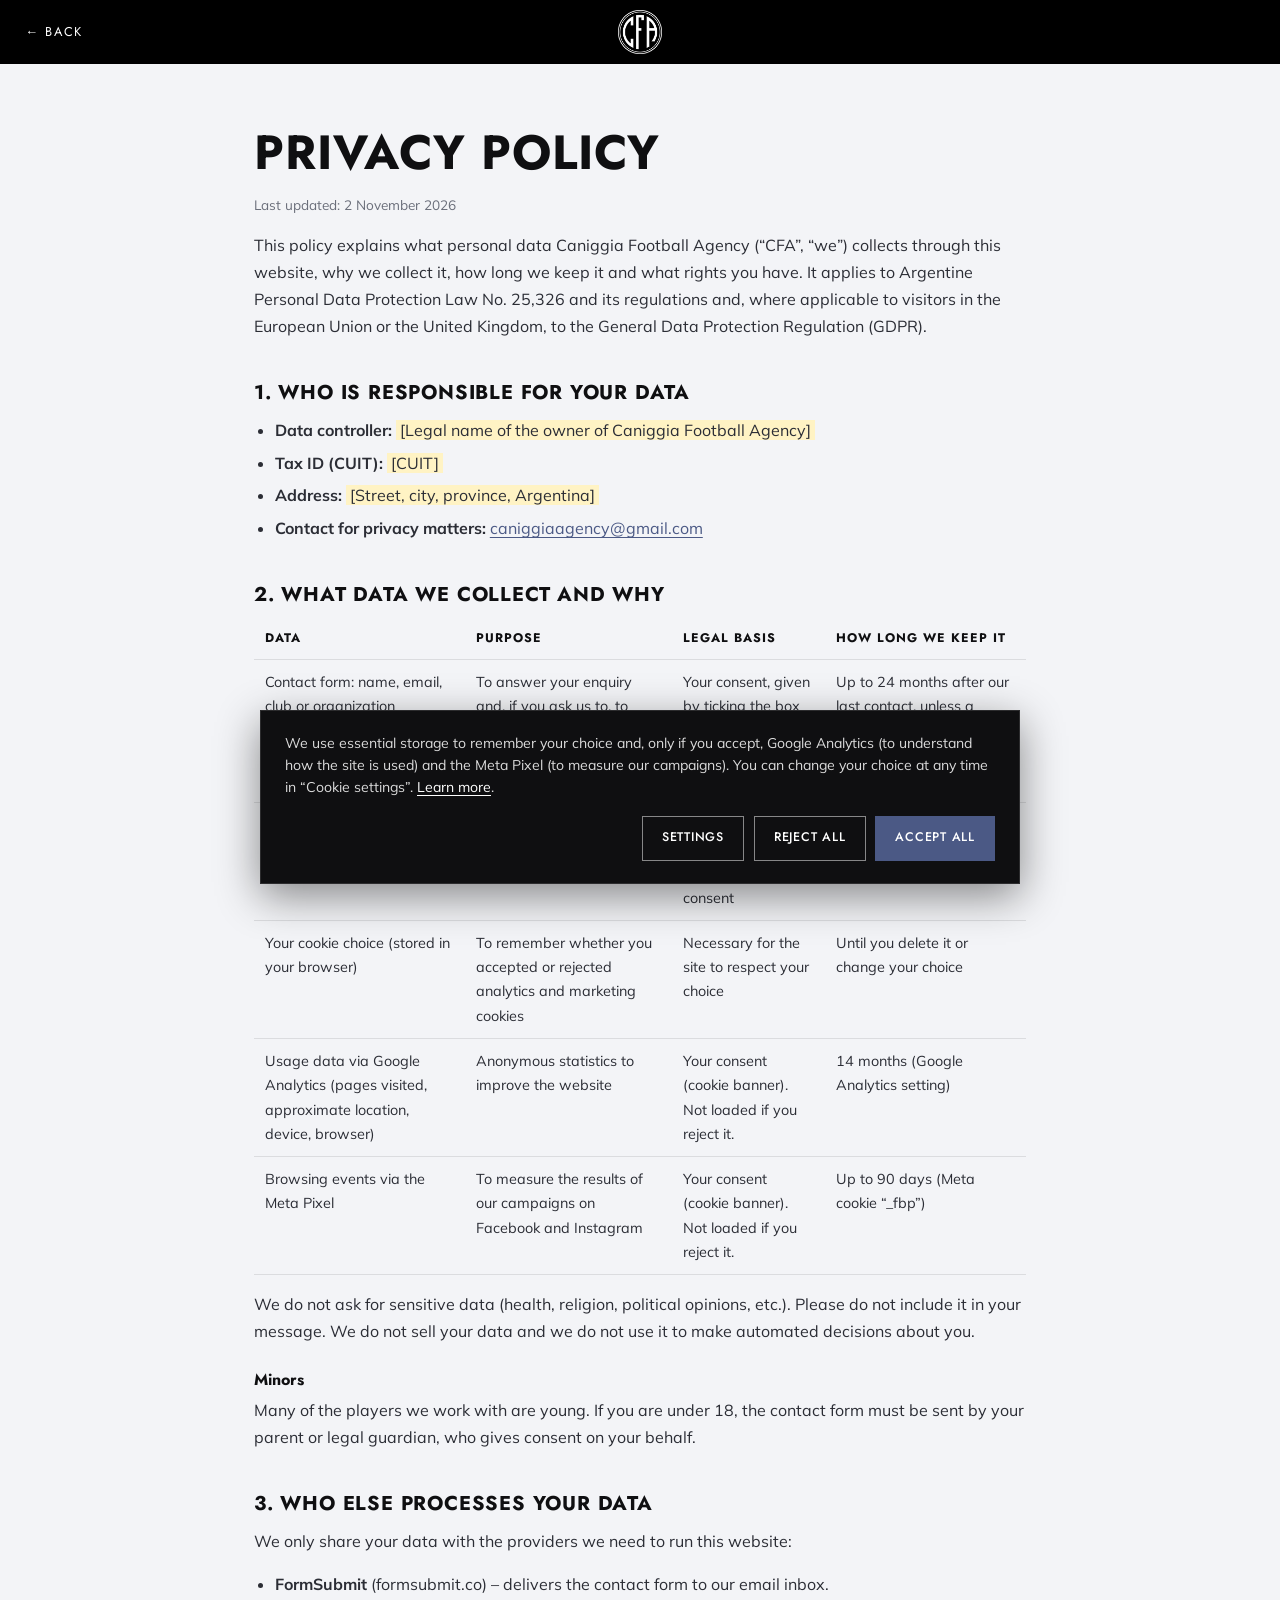
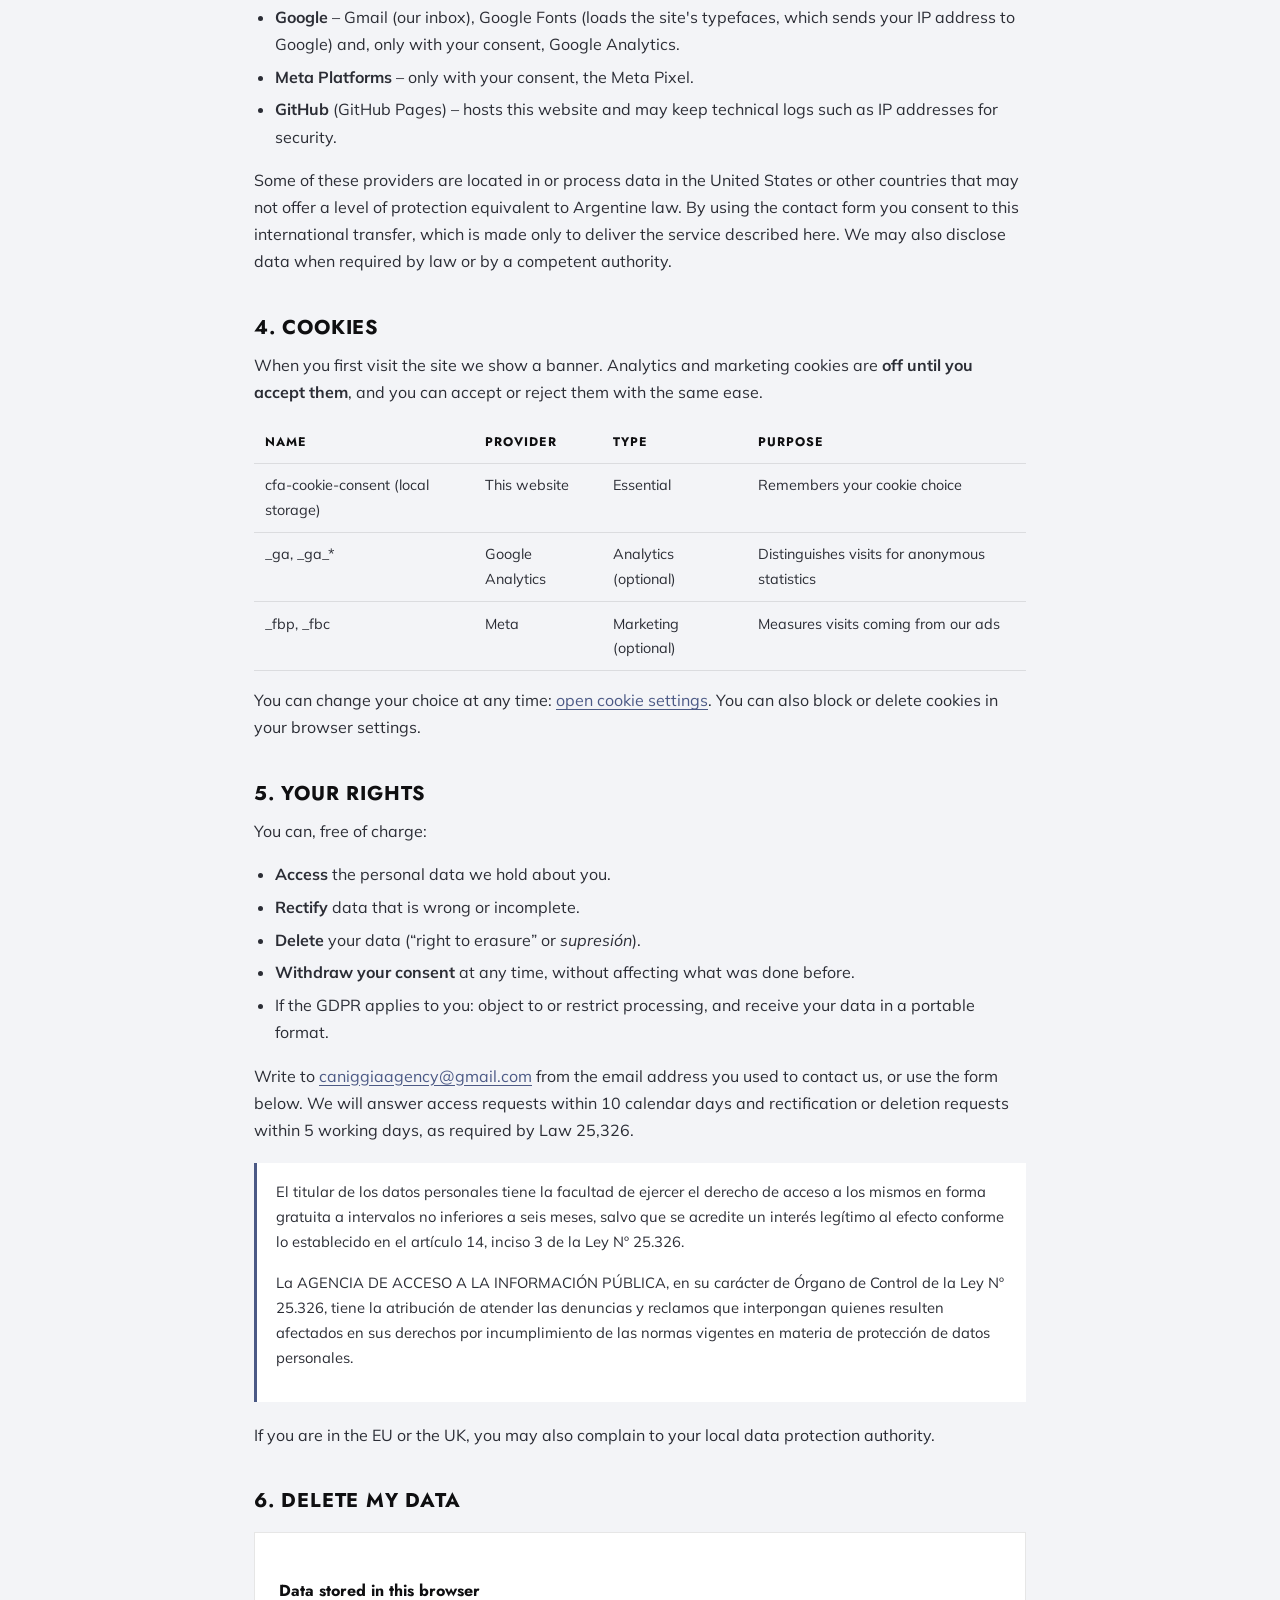
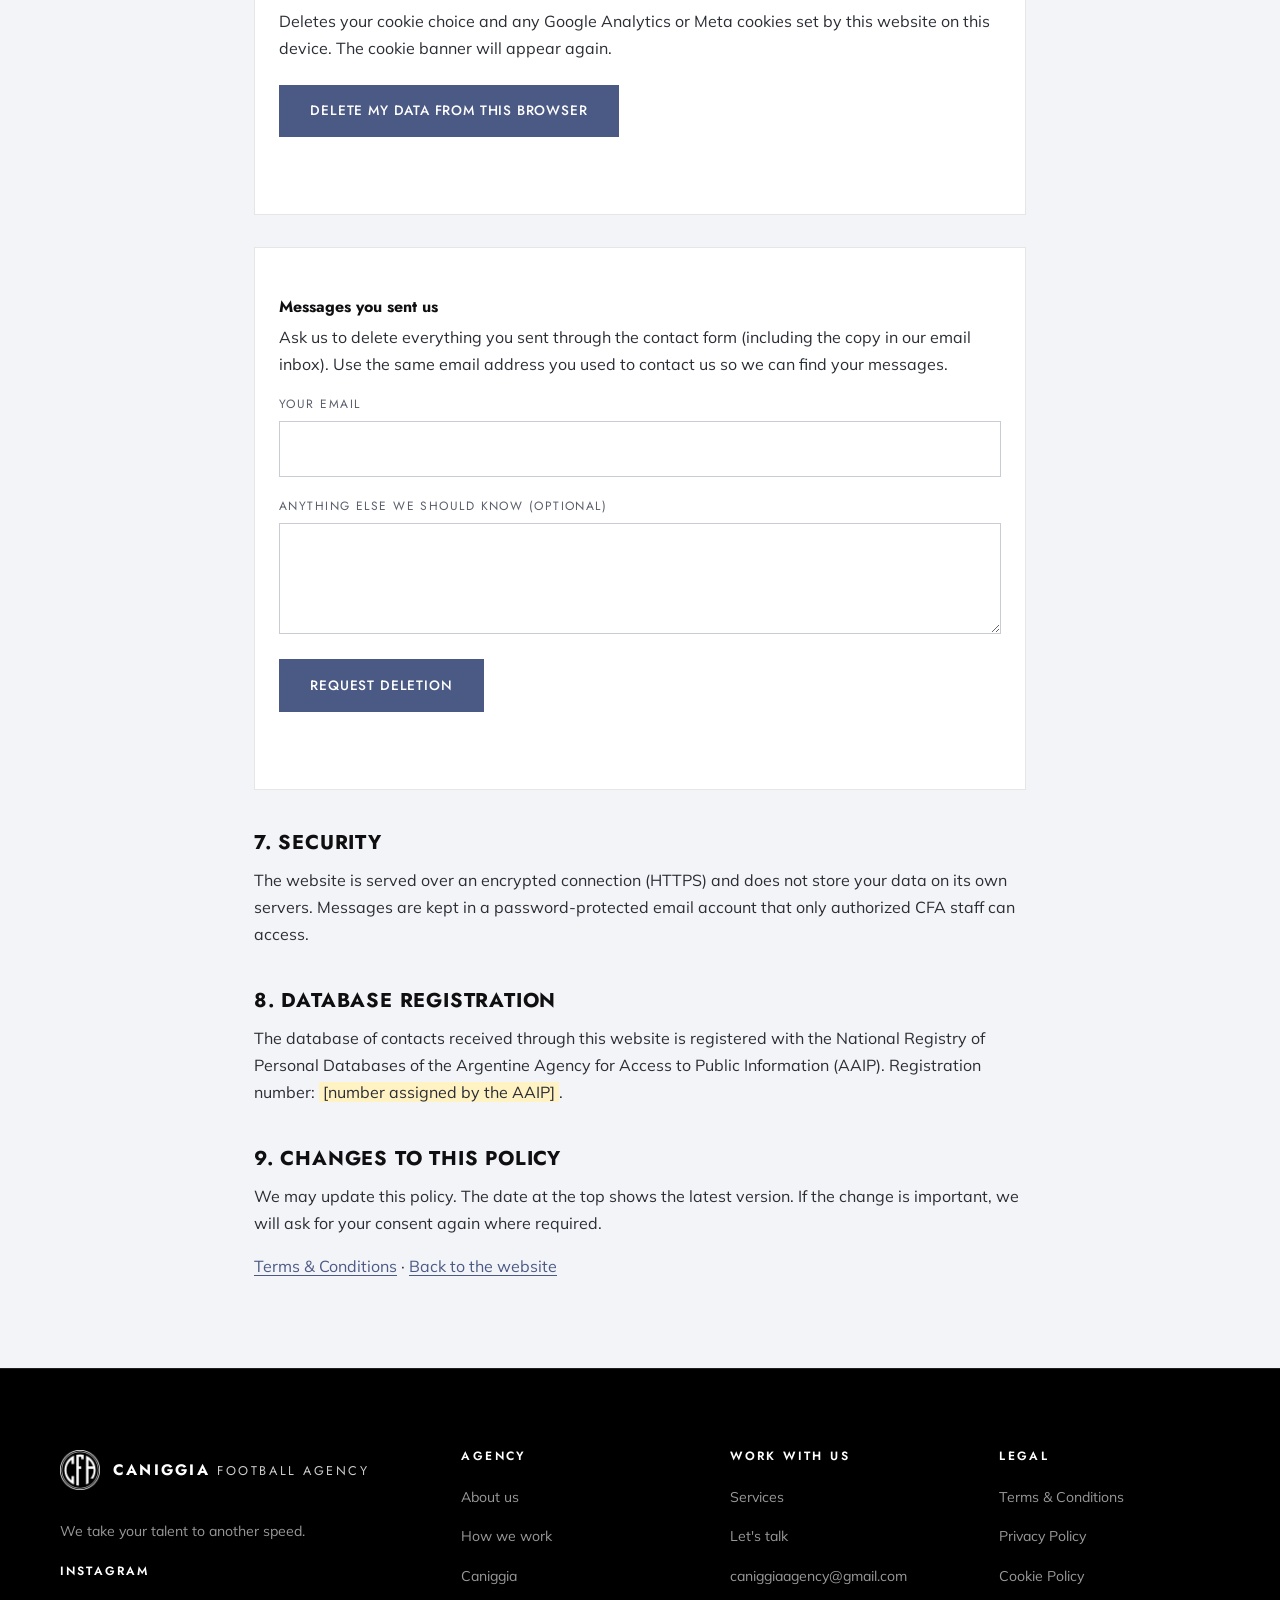
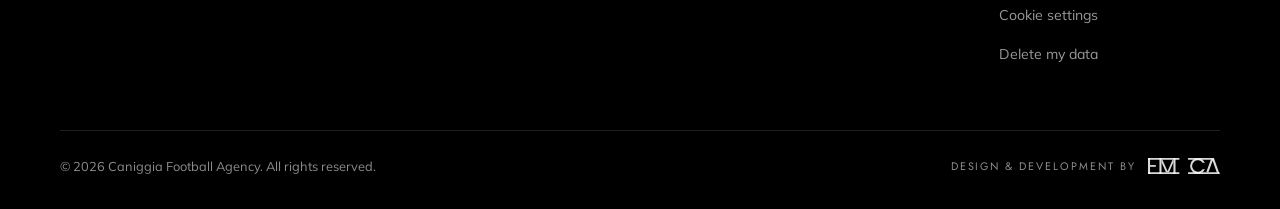
==== commit e45480e9: "legales" ====
--- a/privacy.html
+++ b/privacy.html
@@ -221,14 +221,66 @@
     <p><a href="terms.html">Terms &amp; Conditions</a> · <a href="index.html">Back to the website</a></p>
   </main>
 
-  <footer class="legal-footer">
+  <footer class="footer">
     <div class="container">
-      <nav class="footer__legal" aria-label="Legal">
-        <a href="privacy.html">Privacy Policy</a>
-        <a href="terms.html">Terms &amp; Conditions</a>
-        <a href="#" data-cookie-settings>Cookie settings</a>
-      </nav>
-      <p class="footer__copy">&copy; 2026 Caniggia Football Agency. All rights reserved.</p>
+      <div class="footer__grid">
+        <!-- Marca -->
+        <div class="footer__col footer__col--brand">
+          <a href="index.html" class="footer__brand">
+            <img src="assests/img/logo.png" alt="" class="footer__logo">
+            <span class="footer__name">Caniggia <small>Football Agency</small></span>
+          </a>
+          <p class="footer__tagline">We take your talent to another speed.</p>
+          <a href="https://www.instagram.com/caniggia.footballagency/" class="footer__social" target="_blank" rel="noopener">Instagram</a>
+        </div>
+
+        <!-- Secciones -->
+        <nav class="footer__col" aria-label="Agency">
+          <h2 class="footer__heading">Agency</h2>
+          <ul class="footer__links">
+            <li><a href="index.html#who-we-are">About us</a></li>
+            <li><a href="index.html#about">How we work</a></li>
+            <li><a href="index.html#caniggia">Caniggia</a></li>
+          </ul>
+        </nav>
+
+        <nav class="footer__col" aria-label="Services and contact">
+          <h2 class="footer__heading">Work with us</h2>
+          <ul class="footer__links">
+            <li><a href="index.html#services">Services</a></li>
+            <li><a href="index.html#contact">Let's talk</a></li>
+            <li><a href="mailto:caniggiaagency@gmail.com">caniggiaagency@gmail.com</a></li>
+          </ul>
+        </nav>
+
+        <!-- Legales -->
+        <nav class="footer__col" aria-label="Legal">
+          <h2 class="footer__heading">Legal</h2>
+          <ul class="footer__links">
+            <li><a href="terms.html">Terms &amp; Conditions</a></li>
+            <li><a href="privacy.html">Privacy Policy</a></li>
+            <li><a href="privacy.html#cookies">Cookie Policy</a></li>
+            <li><a href="#" data-cookie-settings>Cookie settings</a></li>
+            <li><a href="privacy.html#delete-data">Delete my data</a></li>
+          </ul>
+        </nav>
+      </div>
+
+      <div class="footer__bottom">
+        <p class="footer__copy">&copy; 2026 Caniggia Football Agency. All rights reserved.</p>
+        <p class="footer__credit">
+          <span>Design &amp; development by</span>
+          <svg class="footer__emeca" viewBox="285 695 1431 320" role="img" aria-label="EMECA">
+            <rect x="285" y="695" width="628" height="35"/><rect x="285" y="980" width="628" height="35"/>
+            <rect x="285" y="695" width="41" height="320"/><rect x="326" y="836" width="115" height="35"/>
+            <rect x="514" y="695" width="41" height="320"/><rect x="794" y="695" width="41" height="320"/>
+            <polygon points="555,730 573,730 676,958 777,730 794,730 794,779 705,980 645,980 555,779"/>
+            <rect x="1086" y="695" width="514" height="35"/><rect x="1086" y="980" width="630" height="35"/>
+            <path d="M1424,790 A156,156 0 1 0 1424,920 L1377,920 A115,115 0 1 1 1377,790 Z"/>
+            <polygon points="1450,980 1541,730 1597,695 1603,695 1716,1015 1660,980 1577,748 1494,980"/>
+          </svg>
+        </p>
+      </div>
     </div>
   </footer>
 
--- a/css/styles.css
+++ b/css/styles.css
@@ -60,8 +60,11 @@
   --line-dark: rgba(255, 255, 255, 0.12);
   --line-light: rgba(15, 15, 17, 0.1);
 
-  --font-title: "Futura CFA", "Futura PT", "Futura", "Jost", "Century Gothic", sans-serif;
-  --font-text: "Nexa CFA", "Nexa", "Mulish", "Segoe UI", sans-serif;
+  /* Mismas letras en todos los equipos: no se usan "Futura" ni "Nexa" instaladas en la computadora
+     (Mac, iPhone y iPad traen Futura y la mostraban con otras medidas, por ej. CANIGGIA salía cortada).
+     "Futura CFA" y "Nexa CFA" solo se usan si se suben los archivos con licencia a assests/fonts/. */
+  --font-title: "Futura CFA", "Jost", "Century Gothic", sans-serif;
+  --font-text: "Nexa CFA", "Mulish", "Segoe UI", sans-serif;
 
   --container: 1240px;
   --header-h: 64px;
@@ -91,6 +94,7 @@
   background: var(--black-pure);
   -webkit-font-smoothing: antialiased;
   overflow-x: hidden;
+  overflow-x: clip; /* en iPhone evita que la página se mueva de costado sin romper las partes fijas */
 }
 
 img {
@@ -1020,6 +1024,7 @@
   position: sticky;
   top: var(--header-h);
   height: calc(100vh - var(--header-h));
+  height: calc(100dvh - var(--header-h)); /* iPad/iPhone: alto real visible, sin contar la barra del navegador */
 }
 
 .journey.is-horizontal .journey__track {
@@ -1716,20 +1721,21 @@
 
 /* ---------- Footer ---------- */
 .footer {
-  background: var(--blue);
-  padding: 2rem 0;
-}
-
-.footer__inner {
-  display: flex;
-  align-items: center;
-  justify-content: space-between;
-  gap: 1rem;
-  flex-wrap: wrap;
+  background: var(--black-pure);
+  border-top: 1px solid var(--line-dark);
+  padding: clamp(3.5rem, 9vh, 6rem) 0 2rem;
+  color: var(--white);
+}
+
+/* marca a la izquierda y 3 columnas de links */
+.footer__grid {
+  display: grid;
+  grid-template-columns: 1.6fr repeat(3, 1fr);
+  gap: 2.5rem 3rem;
 }
 
 .footer__brand {
-  display: flex;
+  display: inline-flex;
   align-items: center;
   gap: 0.8rem;
 }
@@ -1748,27 +1754,115 @@
   opacity: 0.8;
 }
 
-.footer__copy {
-  font-size: 0.85rem;
-  color: rgba(255, 255, 255, 0.8);
-}
-
-/* links legales del footer */
-.footer__legal {
+.footer__tagline {
+  margin-top: 1.4rem;
+  font-size: 0.88rem;
+  color: rgba(255, 255, 255, 0.6);
+}
+
+.footer__social {
+  display: inline-block;
+  margin-top: 1.2rem;
+  font-family: var(--font-title);
+  font-size: 0.75rem;
+  font-weight: 600;
+  letter-spacing: 0.18em;
+  text-transform: uppercase;
+  color: var(--white);
+}
+
+.footer__social:hover {
+  color: var(--celeste);
+}
+
+.footer__heading {
+  margin-bottom: 1.3rem;
+  font-family: var(--font-title);
+  font-size: 0.75rem;
+  font-weight: 600;
+  letter-spacing: 0.2em;
+  text-transform: uppercase;
+  color: var(--white);
+}
+
+.footer__links {
+  list-style: none;
+  margin: 0;
+  padding: 0;
+  display: grid;
+  gap: 0.85rem;
+}
+
+.footer__links a {
+  font-size: 0.88rem;
+  color: rgba(255, 255, 255, 0.6);
+  transition: color 0.25s;
+  overflow-wrap: anywhere;
+}
+
+.footer__links a:hover {
+  color: var(--white);
+}
+
+/* línea divisoria, copyright y firma de EMECA */
+.footer__bottom {
   display: flex;
   flex-wrap: wrap;
-  gap: 0.4rem 1.4rem;
-  font-size: 0.82rem;
-}
-
-.footer__legal a {
-  color: rgba(255, 255, 255, 0.85);
-  text-decoration: underline;
-  text-underline-offset: 3px;
-}
-
-.footer__legal a:hover {
-  color: var(--white);
+  align-items: center;
+  justify-content: space-between;
+  gap: 1rem 2rem;
+  margin-top: clamp(3rem, 7vh, 4.5rem);
+  padding-top: 1.6rem;
+  border-top: 1px solid var(--line-dark);
+}
+
+.footer__copy {
+  font-size: 0.8rem;
+  color: rgba(255, 255, 255, 0.55);
+}
+
+.footer__credit {
+  display: inline-flex;
+  align-items: center;
+  gap: 0.8rem;
+  font-family: var(--font-title);
+  font-size: 0.68rem;
+  letter-spacing: 0.18em;
+  text-transform: uppercase;
+  color: rgba(255, 255, 255, 0.55);
+}
+
+.footer__emeca {
+  height: 16px;
+  width: auto;
+  aspect-ratio: 1431 / 320;
+  fill: rgba(255, 255, 255, 0.85);
+  transition: fill 0.25s;
+}
+
+.footer__credit:hover .footer__emeca {
+  fill: var(--white);
+}
+
+@media (max-width: 900px) {
+  .footer__grid {
+    grid-template-columns: repeat(2, 1fr);
+  }
+
+  .footer__col--brand {
+    grid-column: 1 / -1;
+  }
+}
+
+@media (max-width: 480px) {
+  .footer__grid {
+    gap: 2.2rem 1.5rem;
+  }
+
+  .footer__bottom {
+    flex-direction: column;
+    align-items: flex-start;
+  }
 }
 
 /* ---------- Formulario: consentimiento ---------- */
@@ -1776,14 +1870,19 @@
   margin-top: 0.4rem;
 }
 
-.check {
+.field .check {
   display: flex;
   gap: 0.7rem;
   align-items: flex-start;
   cursor: pointer;
+  /* no hereda el estilo de las etiquetas de los campos (mayúsculas y espaciado) */
+  font-family: var(--font-text);
   font-size: 0.85rem;
+  letter-spacing: normal;
+  text-transform: none;
   line-height: 1.5;
   color: var(--gray);
+  margin-bottom: 0;
 }
 
 .check input {
@@ -2084,20 +2183,6 @@
   color: #5A5E6A;
 }
 
-.legal-footer {
-  background: var(--blue);
-  color: var(--white);
-  padding: 1.6rem 0;
-}
-
-.legal-footer .container {
-  display: flex;
-  flex-wrap: wrap;
-  align-items: center;
-  justify-content: space-between;
-  gap: 1rem;
-}
-
 /* ---------- Aparición al hacer scroll ---------- */
 .reveal {
   opacity: 0;
@@ -2329,11 +2414,6 @@
     padding-left: 16px;
     padding-right: 16px;
   }
-
-  .footer__inner {
-    flex-direction: column;
-    text-align: center;
-  }
 }
 
 @media (prefers-reduced-motion: reduce) {
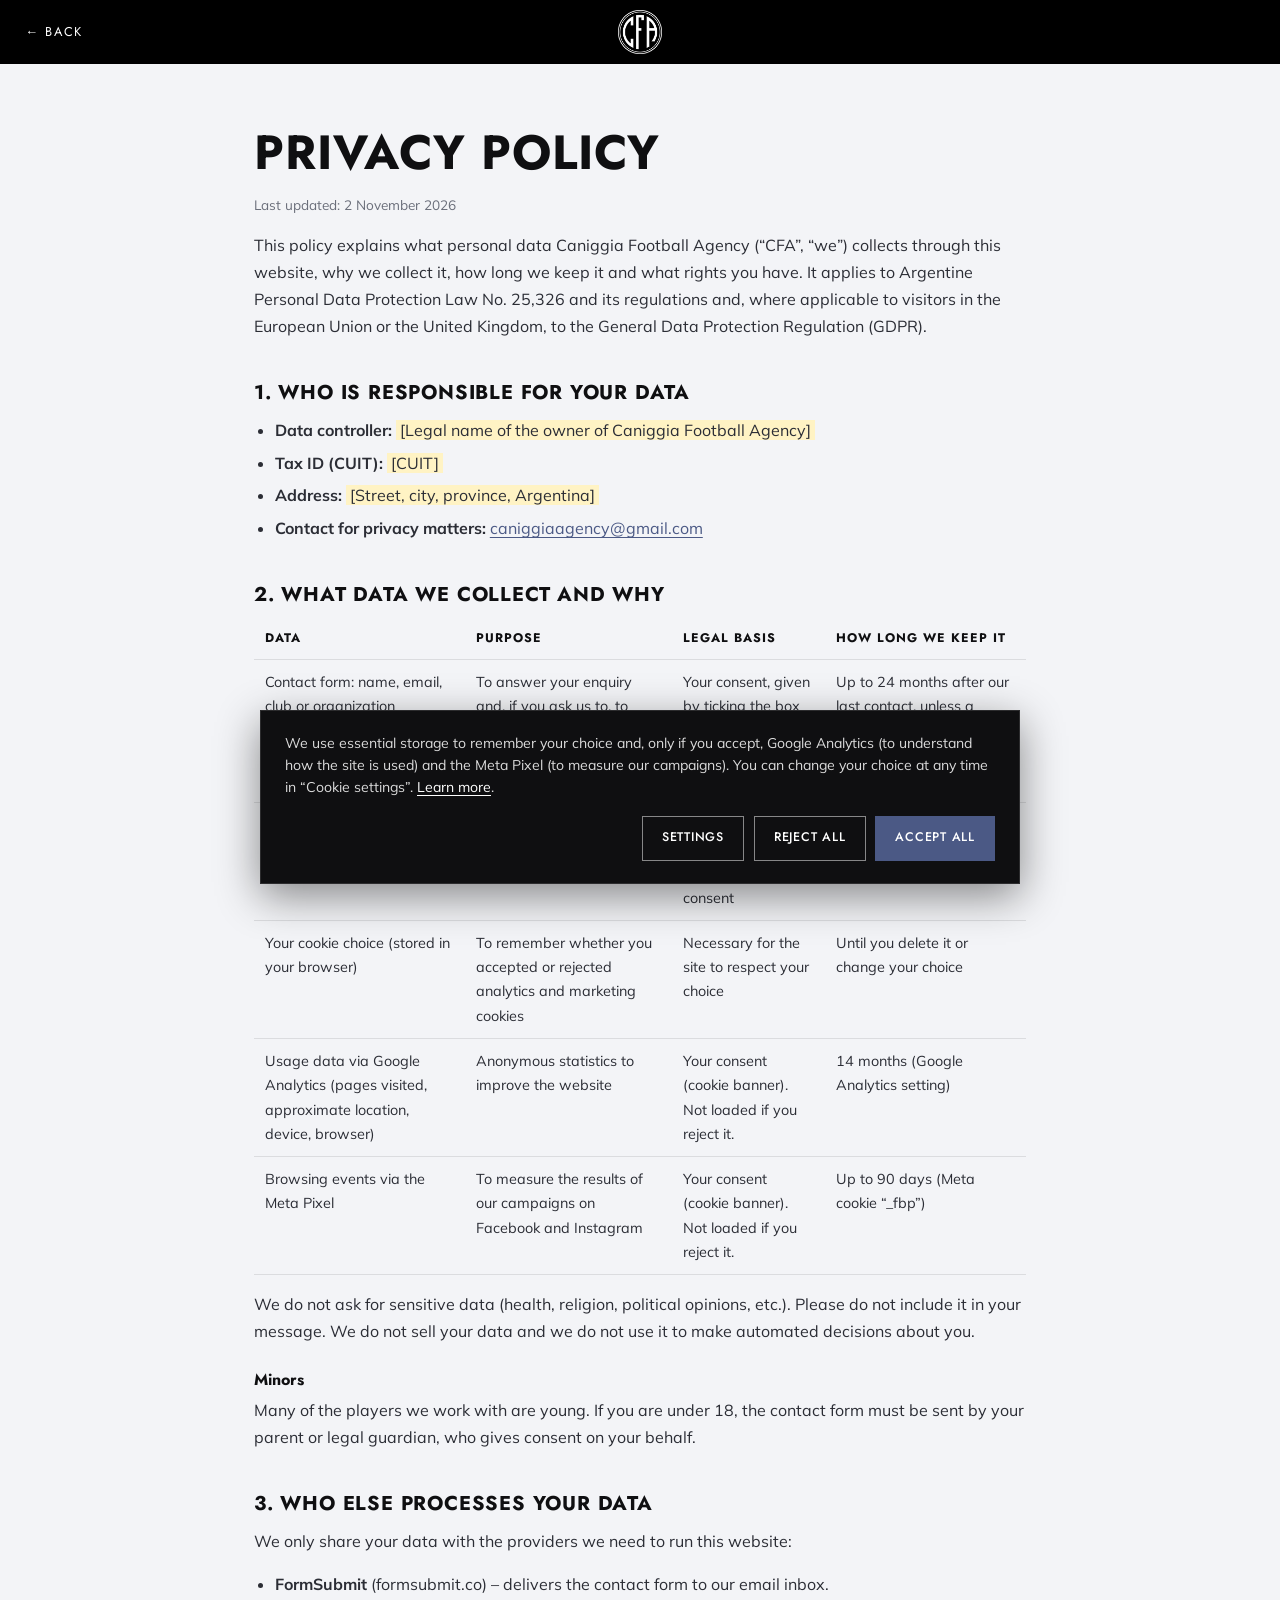
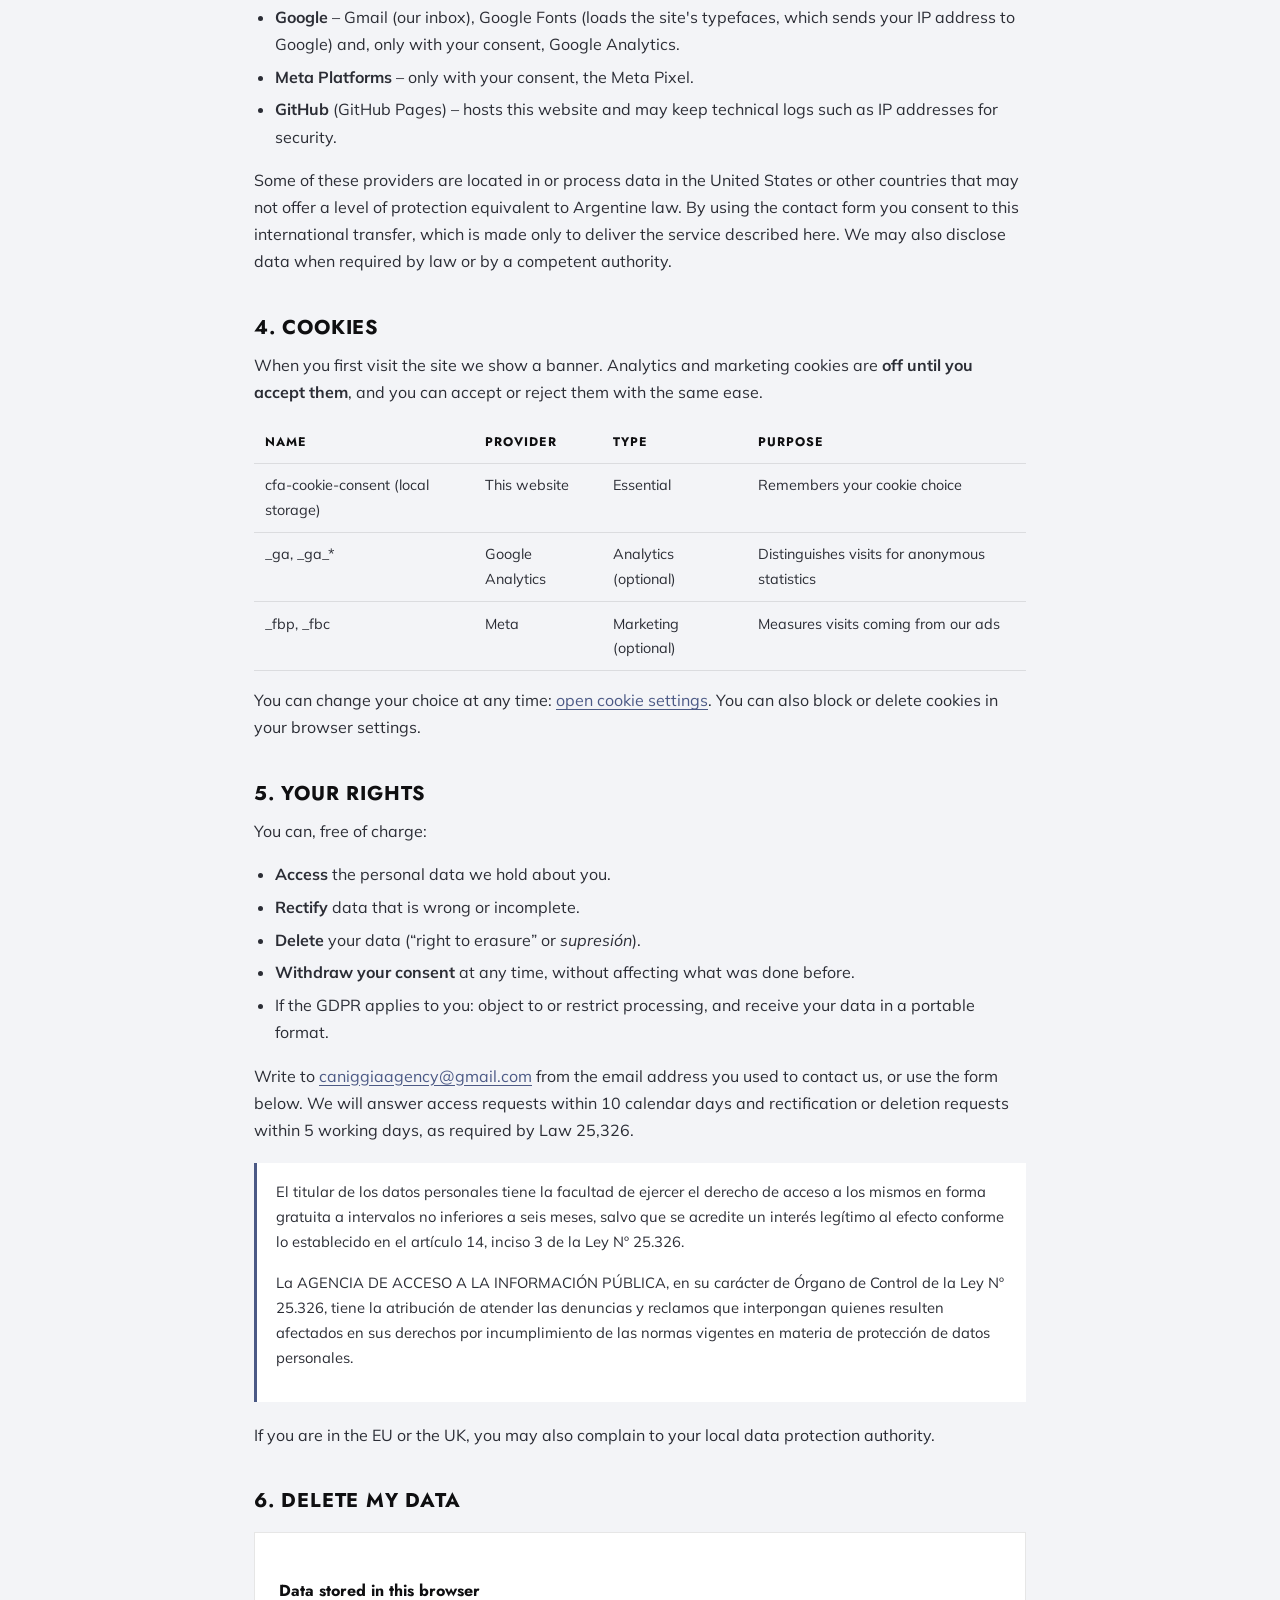
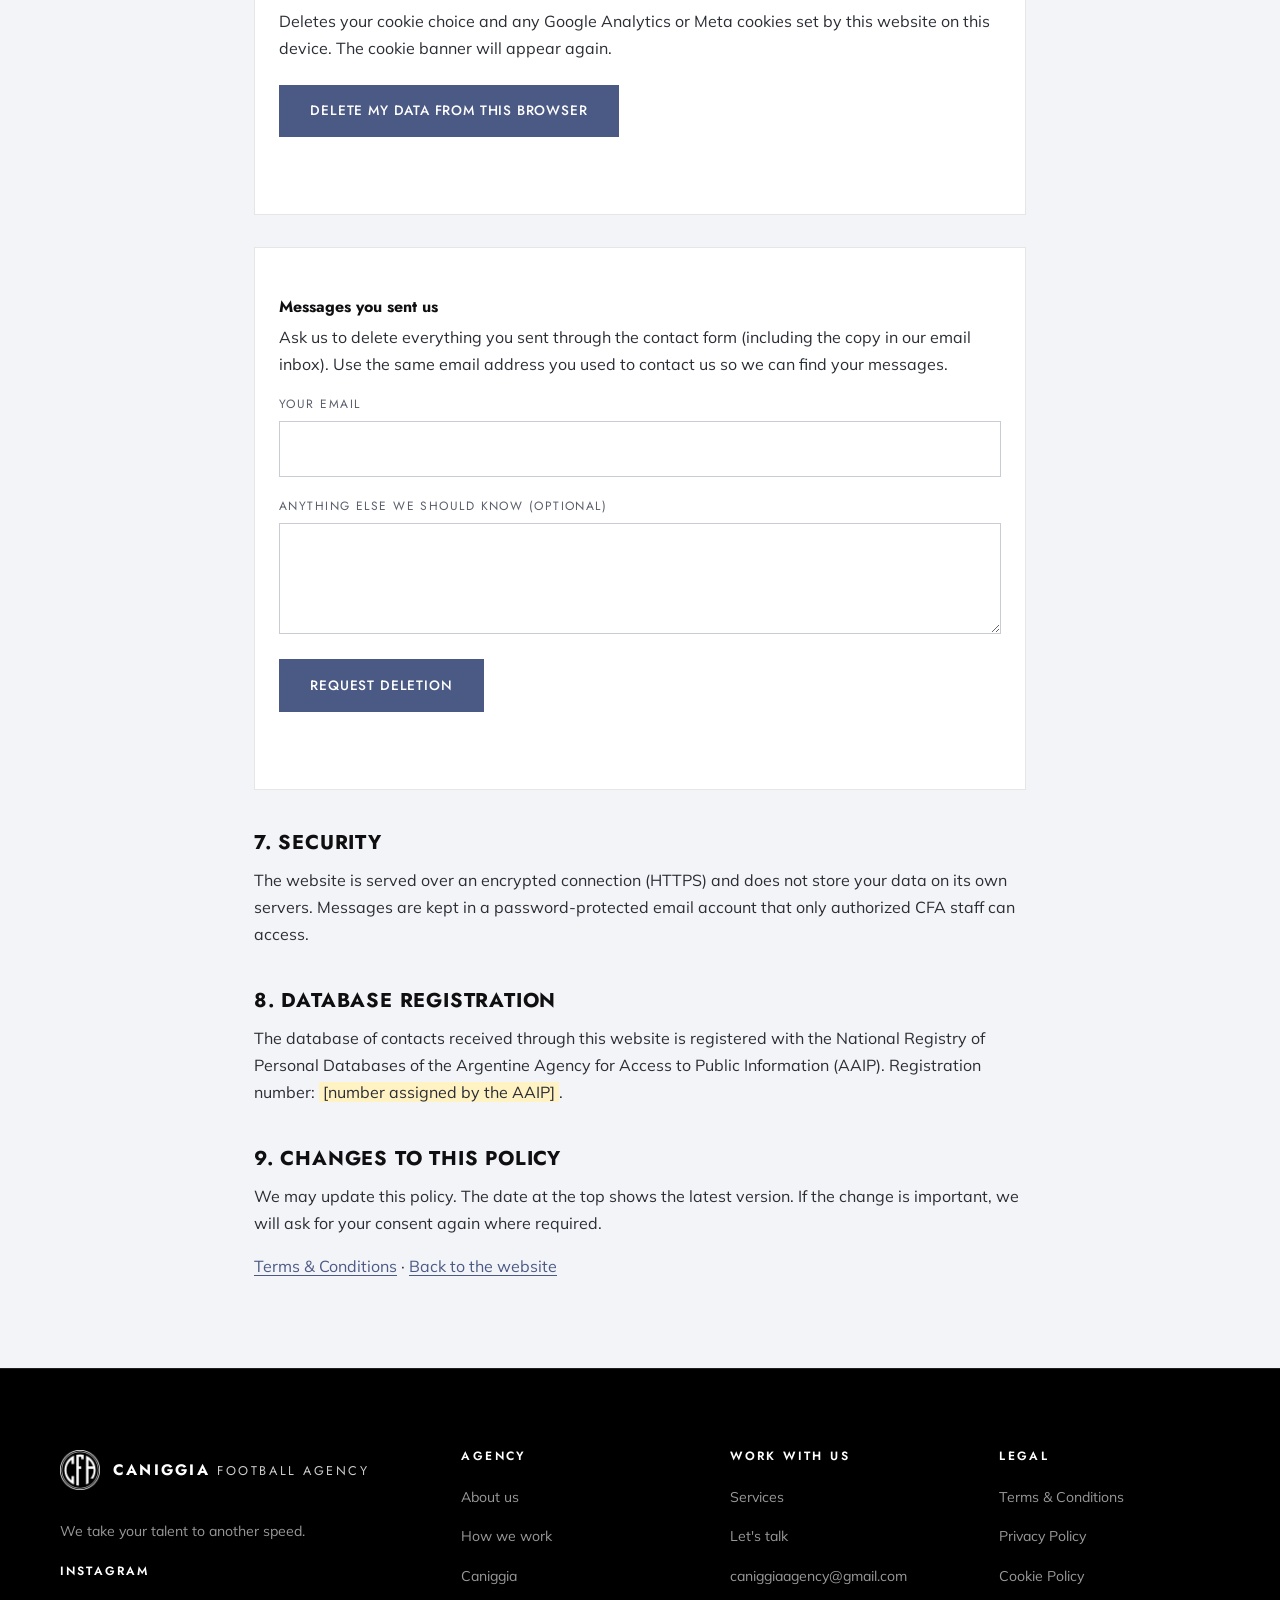
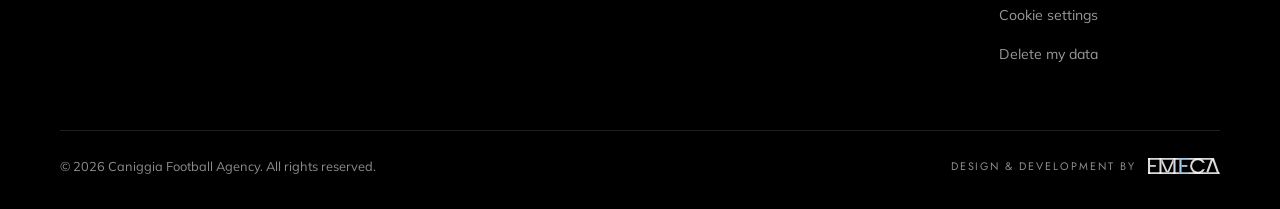
==== commit 40ed5b9a: "legales" ====
--- a/privacy.html
+++ b/privacy.html
@@ -275,6 +275,7 @@
             <rect x="285" y="695" width="41" height="320"/><rect x="326" y="836" width="115" height="35"/>
             <rect x="514" y="695" width="41" height="320"/><rect x="794" y="695" width="41" height="320"/>
             <polygon points="555,730 573,730 676,958 777,730 794,730 794,779 705,980 645,980 555,779"/>
+            <g fill="#A6CBE7"><rect x="913" y="695" width="43" height="320"/><rect x="913" y="695" width="173" height="36"/><rect x="956" y="836" width="116" height="36"/><rect x="913" y="980" width="173" height="35"/></g>
             <rect x="1086" y="695" width="514" height="35"/><rect x="1086" y="980" width="630" height="35"/>
             <path d="M1424,790 A156,156 0 1 0 1424,920 L1377,920 A115,115 0 1 1 1377,790 Z"/>
             <polygon points="1450,980 1541,730 1597,695 1603,695 1716,1015 1660,980 1577,748 1494,980"/>
